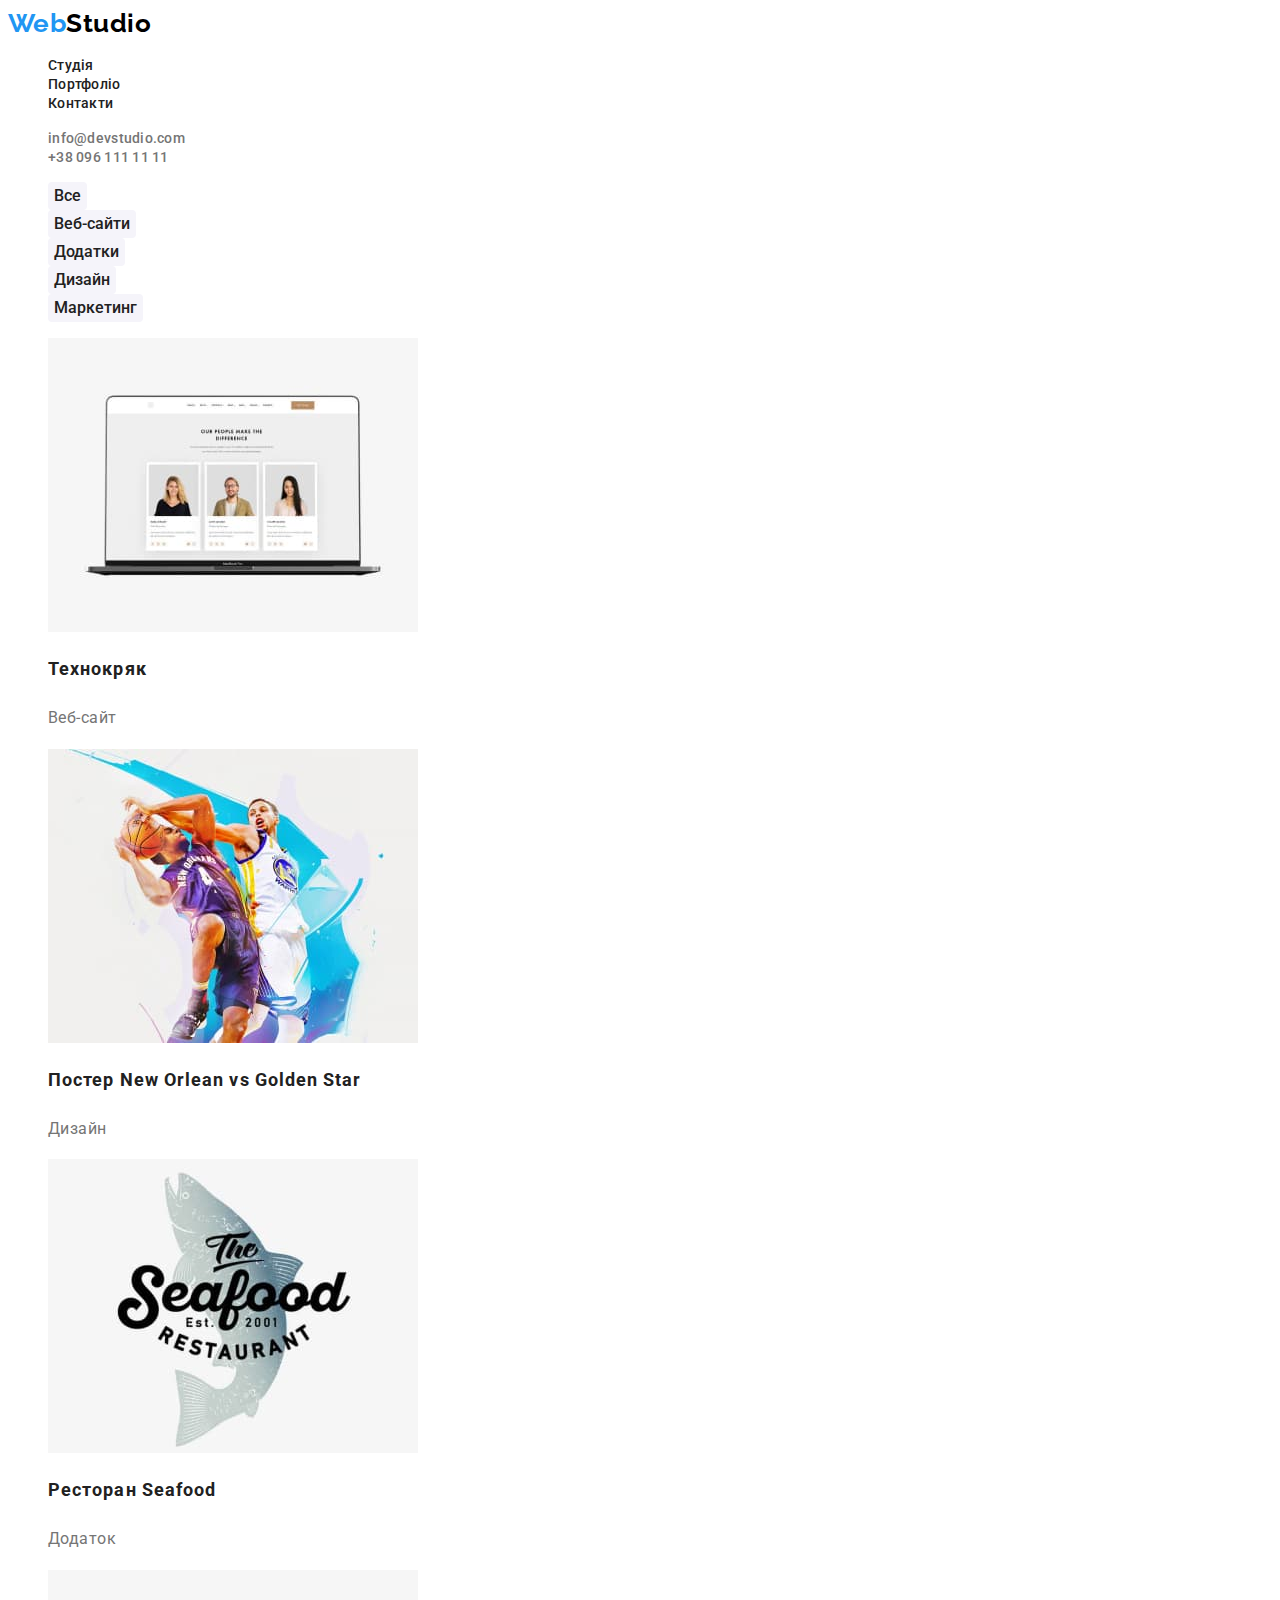
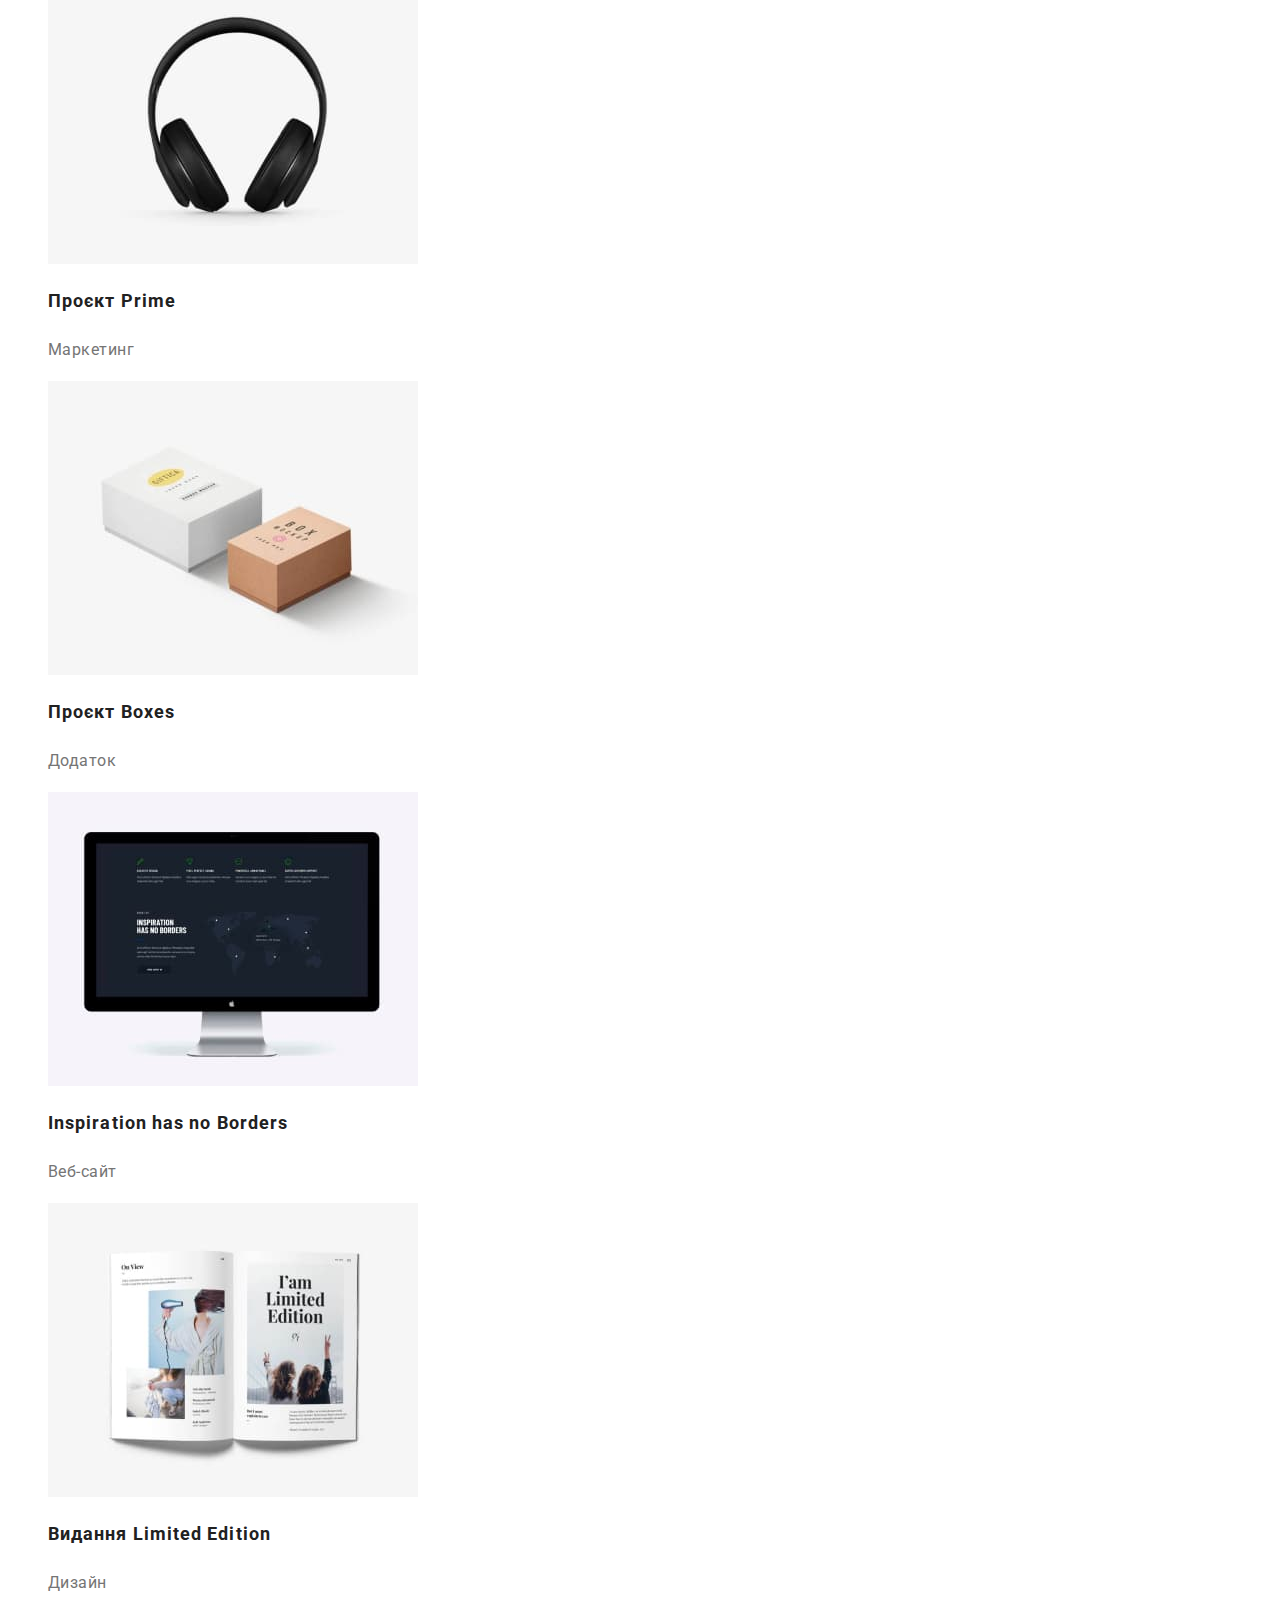
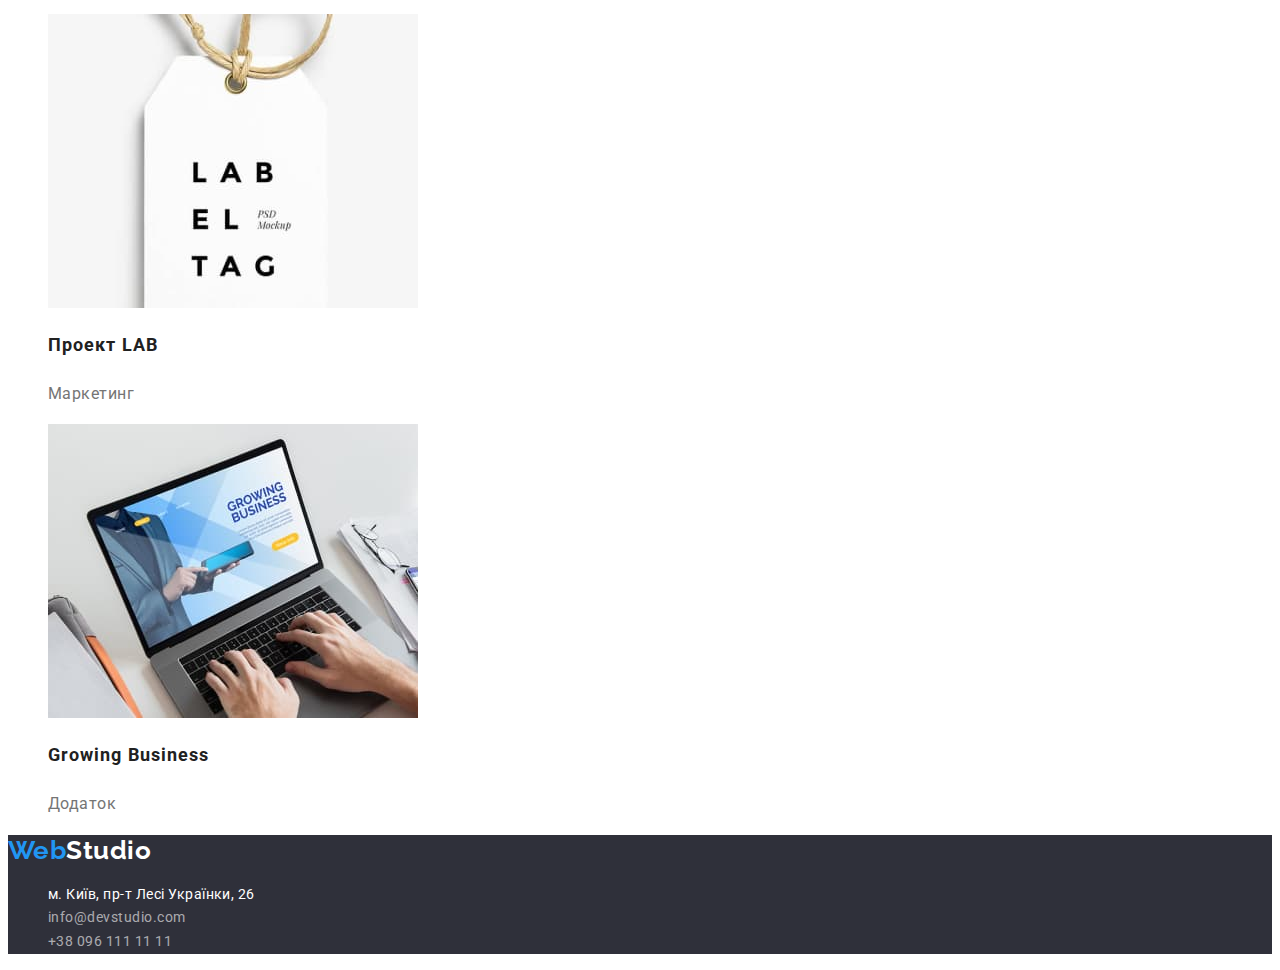
==== portfolio.html @ 5d71ec04 "add files" ====
<!DOCTYPE html>
<html lang="uk">
<head>
    <meta charset="UTF-8">
    <meta http-equiv="X-UA-Compatible" content="IE=edge">
    <meta name="viewport" content="width=device-width, initial-scale=1.0">
    <title>Portfolio</title>
    <link rel="preconnect" href="https://fonts.googleapis.com">
    <link rel="preconnect" href="https://fonts.gstatic.com" crossorigin>
    <link href="https://fonts.googleapis.com/css2?family=Oleo+Script&family=Raleway:wght@700&family=Roboto:wght@400;500;700;900&display=swap" rel="stylesheet"> 
    <link href="./css/styles.css" rel="stylesheet">
</head>
<body>
<!--Заголовок-->
<header>
    <nav>
         <a href="./index.html" lang="en" class="logo"><span class="logo-akcent">Web</span>Studio</a>
         <ul class="navigation">
             <li><a href="./index.html" class="link">Студія</a></li>
             <li><a href="./portfolio.html" class="link">Портфоліо</a></li>
             <li><a href="#" class="link">Контакти</a></li>
         </ul>
    </nav>
     <ul class="contacts">
         <li><a href="mailto:info@devstudio.com" class="link" lang="en"> info@devstudio.com</a></li>
         <li><a href="tel:+380961111111" class="link">+38 096 111 11 11</a></li>
     </ul>
 </header>
    <!--Портфоліо-->
    <main>
            <section class="gallary">
                <h1 class="visually-hidden">Галерея робіт</h1>
                <ul class="list">
                    <li ><button type="button" class="item">Все</button></li>
                    <li ><button type="button" class="item">Веб-сайти</button></li>
                    <li ><button type="button" class="item">Додатки</button></li>
                    <li ><button type="button" class="item">Дизайн</button></li>
                    <li ><button type="button" class="item">Маркетинг</button></li>
                </ul>
                <ul class="card-list">
                    <li><img src="./imges/laptop.jpg" alt="Лептоп" class="photo" width="370" height="294">
                        <h2 class="title">Технокряк</h2>
                        <p class="content">Веб-сайт</p>
                    </li>
                    <li><img src="./imges/basketbolists.jpg" alt="Баскетболісти" class="photo" width="370" height="294">
                        <h2 class="title">Постер New Orlean vs Golden Star</h2>
                        <p class="content">Дизайн</p>
                    </li>
                    <li><img src="./imges/brendlogo.jpg" alt="Логотип ресторану Seafood" class="photo" width="370" height="294">
                        <h2 class="title">Ресторан Seafood</h2>
                        <p class="content">Додаток</p>
                    </li>
                    <li><img src="./imges/headphones.jpg" alt="Навушники" class="photo" width="370" height="294">
                        <h2 class="title">Проєкт Prime</h2>
                        <p class="content">Маркетинг</p>
                    </li>
                    <li><img src="./imges/boxes.jpg" alt="Коробки" class="photo" width="370" height="294">
                        <h2 class="title">Проєкт Boxes</h2>
                        <p class="content">Додаток</p>
                    </li>
                    <li><img src="./imges/monitor.jpg" alt="Монітор" class="photo" width="370" height="294">
                        <h2 class="title">Inspiration has no Borders</h2>
                        <p class="content">Веб-сайт</p>
                    </li>
                    <li><img src="./imges/magazine.jpg" alt="Журнал" class="photo" width="370" height="294">
                        <h2 class="title">Видання Limited Edition</h2>
                        <p class="content">Дизайн</p>
                    </li>
                    <li><img src="./imges/tag.jpg" alt="Бірка лейблу" class="photo" width="370" height="294">
                        <h2 class="title">Проект LAB</h2>
                        <p class="content">Маркетинг</p>
                    </li>
                    <li><img src="./imges/working.jpg" alt="Робота на ноутбуці" class="photo" width="370" height="294">
                        <h2 class="title">Growing Business</h2>
                        <p class="content">Додаток</p>
                    </li>
                </ul>
            </section>
    </main>
    <!--Підвал-->
    <footer class="footer">
        <a href="./index.html" lang="en" class="logo"><span class="logo-akcent">Web</span>Studio</a>
        <address>
            <ul class="address">
                <li ><a href="https://goo.gl/maps/CPtrU1FHBa2aNyZL9" class="first" target="_blank" rel="noopener noreferrer nofollow">м. Київ, пр-т Лесі Українки, 26</a></li>
                <li ><a href="mailto:info@devstudio.com" class="second" lang="en">info@devstudio.com</a></li>
                <li ><a href="tel:+380961111111" class="third">+38 096 111 11 11</a></li>
            </ul> 
        </address>
    </footer>
</body>
</html>
---- css/styles.css ----
/*Палитра
Основний фон #FFFFFF
Другорядний фон #F5F4FA
Основний колір тексту #212121;
Другорядний колір тексту#757575;
Колір акценту #2196F3;
Колір лого #000000;
Альтернативний колір тексту #FFFFFF;
Альтернативний колір другорядного тексту rgba(255, 255, 255, 0.6)
Фон футера #2F303A;

*/
:root {
    --primery-text-colop:#212121;
    --secondary-text-color:#757575;
    --akcent-color:#2196F3;
    --background-color: #FFFFFF;
    --secondary-background-color:#F5F4FA;
    --logo-text-color:#000000;
    --footer-bg: #2F303A;
    --hero-btn-hov-color:#188CE8;
    --footer-text-secondary-color:rgba(255, 255, 255, 0.6);
}

body {
color: var(--primery-text-colop);
font-family:  'Roboto', sans-serif;
letter-spacing: 0.03em;
background-color:var(--background-color)
}
ul{
    list-style: none;
}
a{
    text-decoration: none;
}
/*Заголовок*/

.logo-akcent{
    font-family: 'Raleway', sans-serif;
    font-style: normal;
    font-weight: 700;
    font-size: 26px;
    line-height: 1.2;
    color: var(--akcent-color)
}
.logo{
    font-family: 'Raleway', sans-serif;
    font-style: normal;
    font-weight: 700;
    font-size: 26px;
    line-height: 1.2;
    color: var(--logo-text-color)}
.navigation .link {
    font-weight: 500;
    font-size: 14px;    
    line-height: 1.14;
    letter-spacing: 0.02em;
    color:var(--primery-text-colop)
}
.navigation .link:focus,
.navigation .link:hover{
    color: var(--akcent-color)
}
.contacts .link{
    font-weight: 500;
    font-size: 14px;
    line-height: 1.14;
    letter-spacing: 0.02em;
    color: var(--secondary-text-color);
}
.contacts .link:focus,
.contacts .link:hover
{
    color: var(--akcent-color);
}
.section .title,
.team-section .title{
    font-size: 36px;
    line-height: 1.16;
    text-align: center;
    color:var(--primery-text-colop);
}
/*Герой*/
.hero{
    background-color:var(--footer-bg)
}
.hero .title{
    font-weight: 900;
    font-size: 44px;
    line-height: 1.36;
    text-align: center;
    letter-spacing: 0.06em;
    text-transform: uppercase;  
    color:var(--background-color);
}
.hero-button{
    font-family:inherit;
    
    font-weight: 700;
    font-size: 16px;
    line-height: 1.9;
    letter-spacing: 0.06em;
    border: 0em;
    border-radius: 4px;
    color: var(--background-color);
    background: var(--akcent-color);
    cursor: pointer;}
.hero-button:hover,
.hero-button:focus{
    background: var(--hero-btn-hov-color);
    box-shadow: 0px 4px 4px rgba(0, 0, 0, 0.15);
    border-radius: 4px;
    }
/*Принципи*/
.principles .list .title{
    font-weight: 700;
    font-size: 14px;
    line-height: 1.14;
    text-align: left;
    text-transform: uppercase;
    color:var(--primery-text-colop);
}
.principles .list .content{
    font-weight: 400;
    font-size: 14px;
    line-height: 1.7;
    color:var(--secondary-text-color);
}
.visually-hidden{
    position: absolute;
    white-space: nowrap;
    width: 1px;
    height: 1px;
    overflow: hidden;
    border: 0;
    padding: 0;
    clip: rect(0 0 0 0);
    clip-path: inset(50%);
    margin: -1px;
}
/*Команда*/
.team-section{
    background-color: var(--secondary-background-color);
}
.team .list{
    background-color: var(--background-color);
}
.team .list .title{
    font-weight: 500;
    font-size: 16px;
    line-height: 1.18;
    text-align: left;
    color:var(--primery-text-colop);
}
.team .list .content{
    font-weight: 400;
    font-size: 16px;
    line-height: 1.18;
    text-align: left;
    color:var(--secondary-text-color);
}
/*Підвал*/
.footer {
    background-color: var(--footer-bg)}
.footer .logo {
    color: var(--background-color);
}
.footer .address .first{
    font-style: normal;
    font-weight: 400;
    font-size: 14px;
    line-height: 1.7;
    color: var(--background-color);
}
.address .second,
.address .third{
    font-style: normal;
    font-weight: 400;
    font-size: 14px;
    line-height: 1.7;
    color: var(--footer-text-secondary-color);
}
.address .first:hover,
.address .second:hover,
.address .third:hover,
.address .first:focus,
.address .second:focus,
.address .third:focus{
    color:var(--akcent-color)
}
/*Стилі для портфоліо*/
 .gallary .list .item{
    font-family: inherit;
    font-style: inherit;
    font-weight: 500;
    font-size: 16px;
    line-height: 1.62;
    text-align: center;
    color:var(--primery-text-colop);
    background-color:var(--secondary-background-color);
    border-radius: 4px;
    border: 0em;
    cursor: pointer;
 }
 .gallary .list .item:focus,
 .gallary .list .item:hover{
        background-color: var(--akcent-color);
        color: var(--background-color);
 }
 .gallary .card-list .title{
    font-weight: 700;
    font-size: 18px;
    line-height: 2;
    letter-spacing: 0.06em;
    color:var(--primery-text-colop);
 }
 .gallary .card-list .content{
    font-weight: 400;
    font-size: 16px;
    line-height: 1.87;
    color:var(--secondary-text-color);
 }
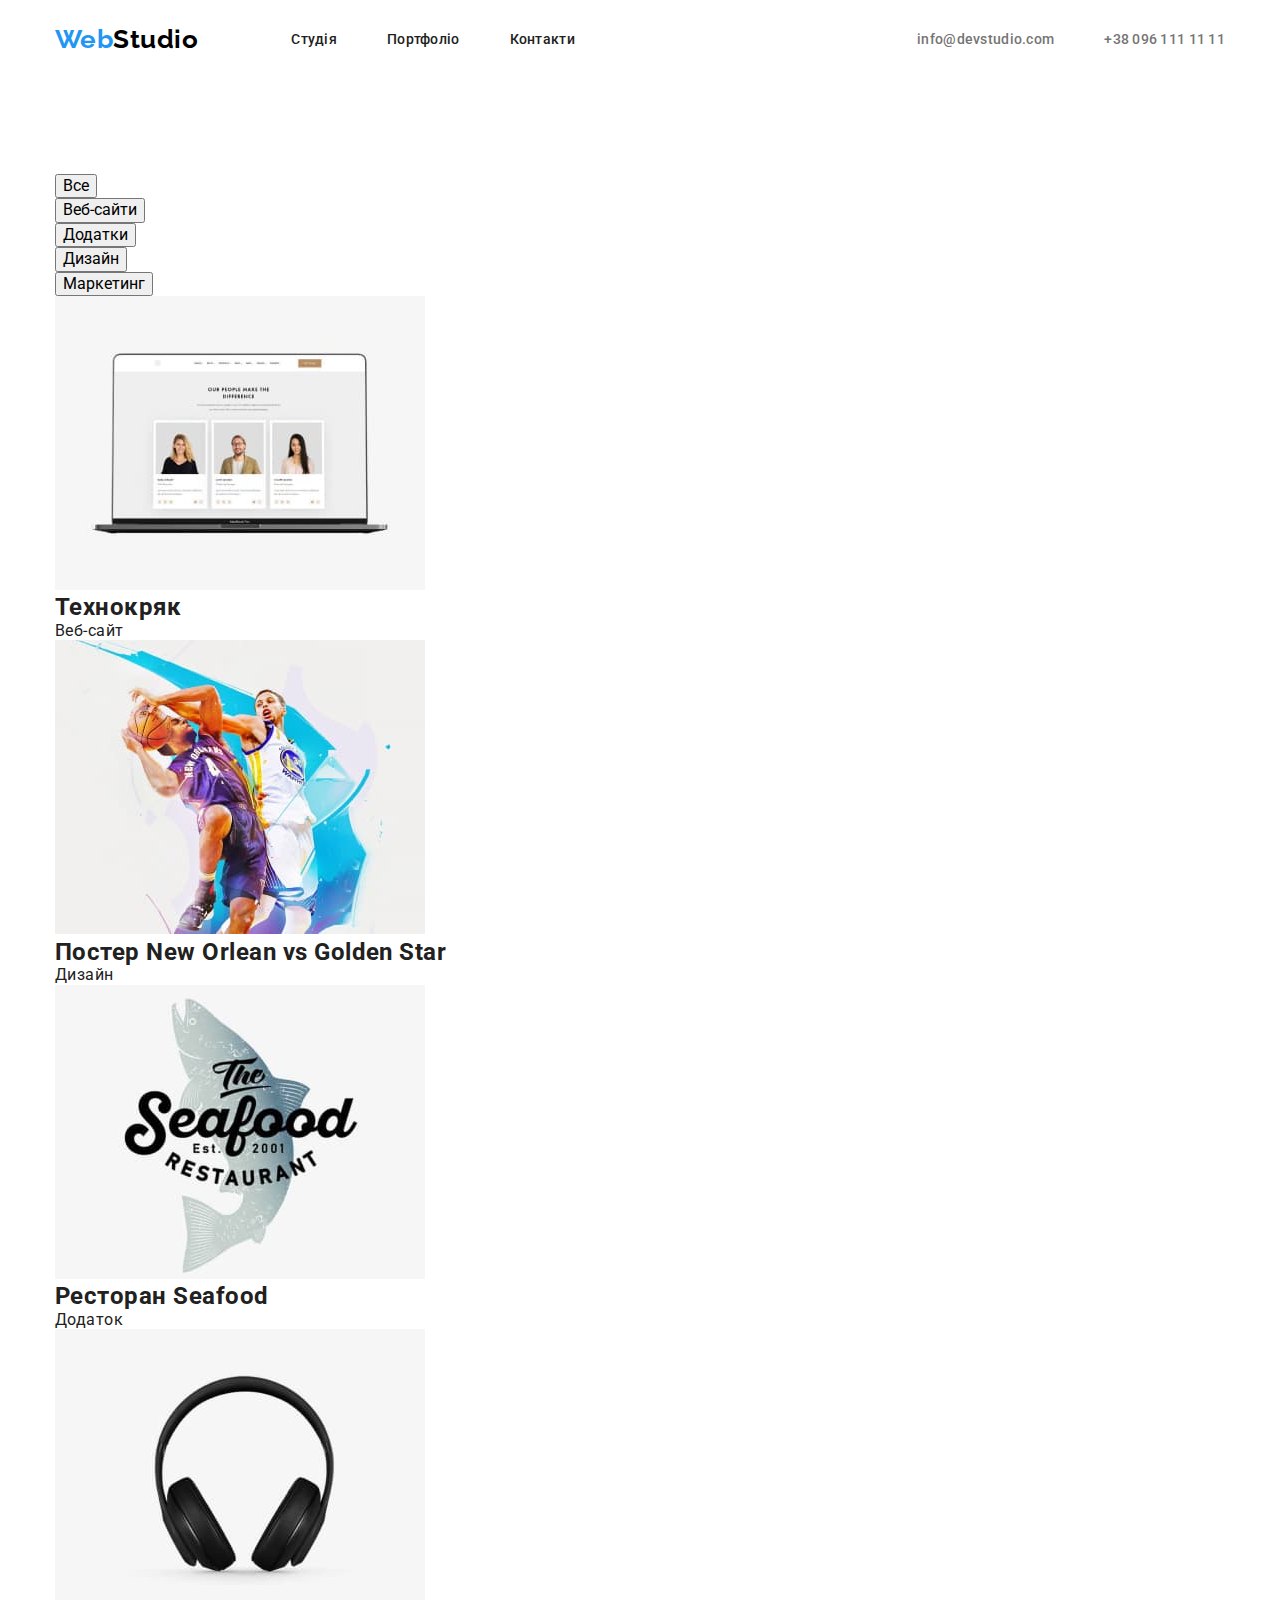
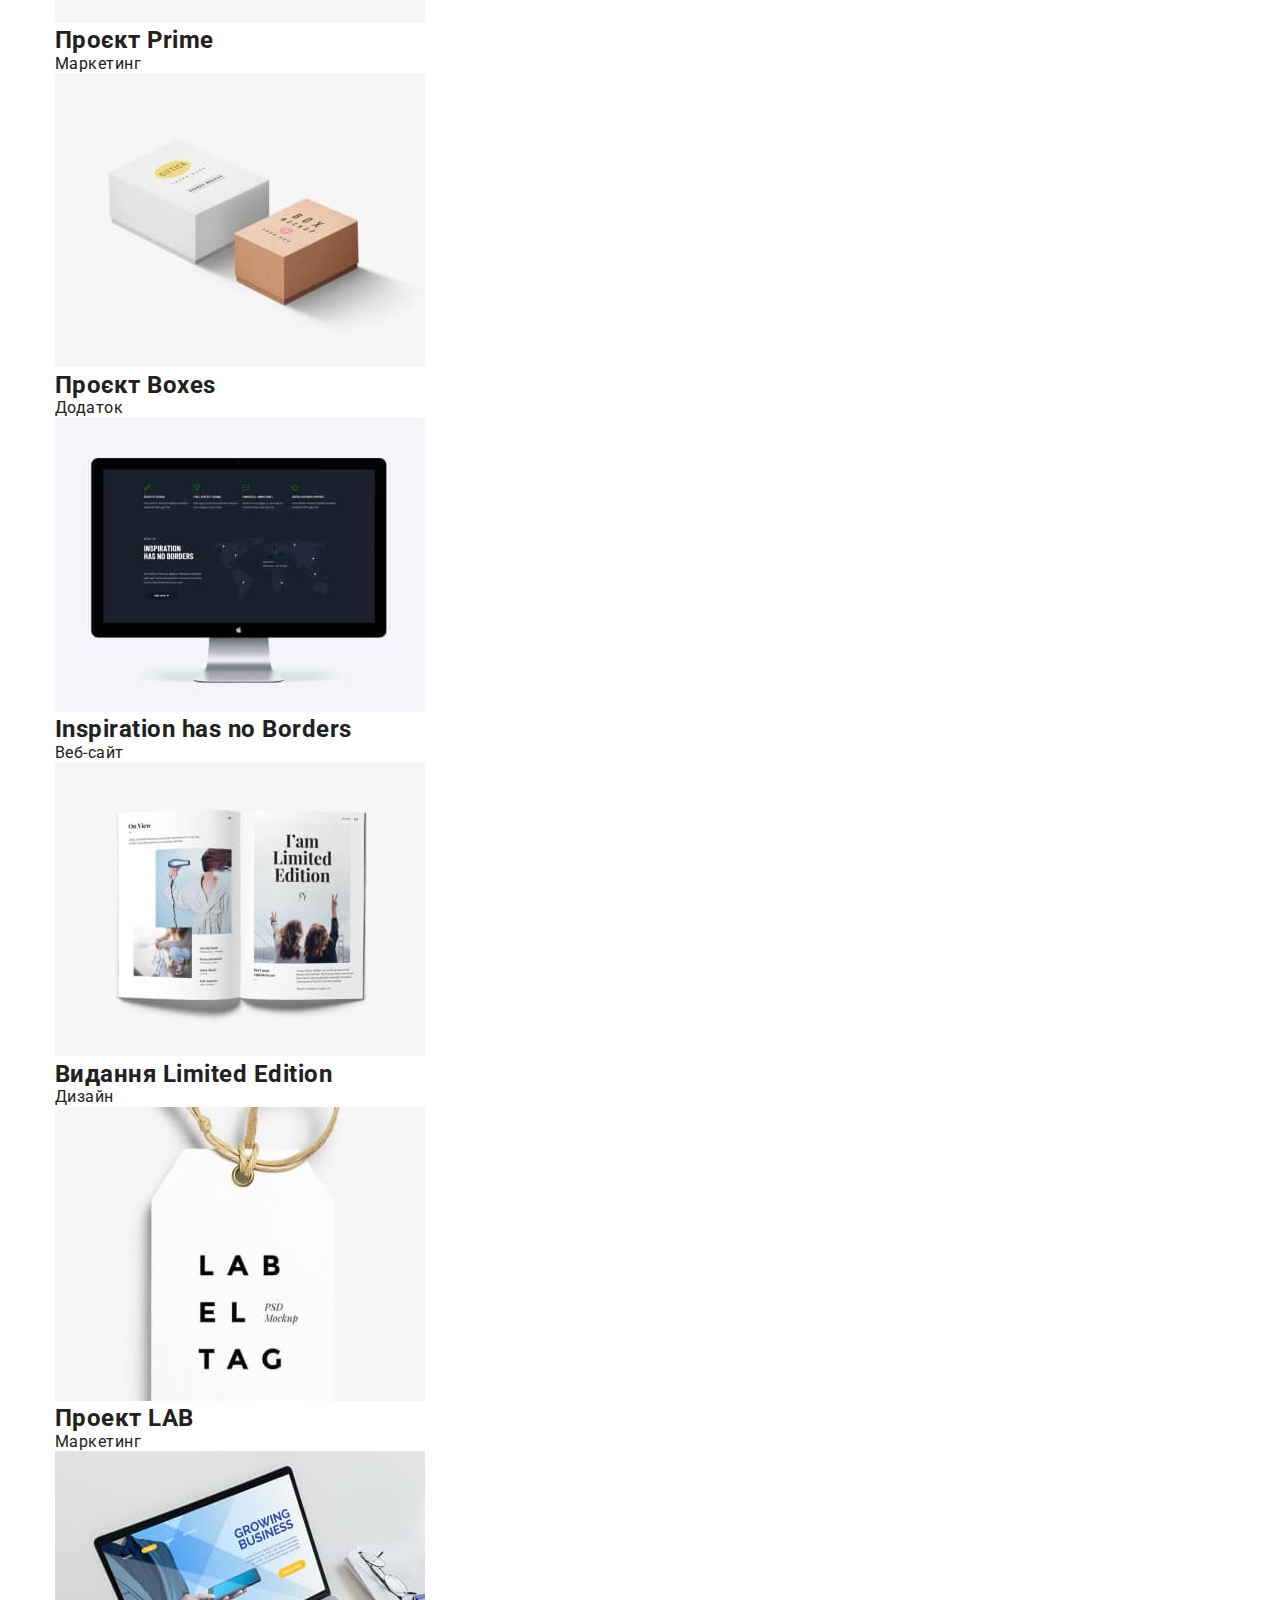
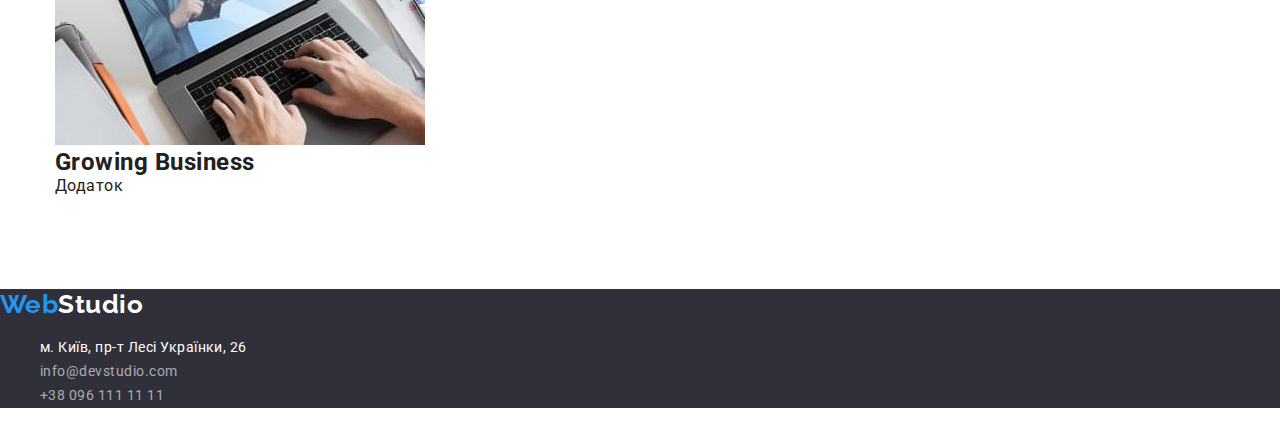
==== commit 2eeba9ba: "checkpoint" ====
--- a/portfolio.html
+++ b/portfolio.html
@@ -5,6 +5,10 @@
     <meta http-equiv="X-UA-Compatible" content="IE=edge">
     <meta name="viewport" content="width=device-width, initial-scale=1.0">
     <title>Portfolio</title>
+    <link rel="stylesheet" href="https://cdnjs.cloudflare.com/ajax/libs/modern-normalize/1.1.0/modern-normalize.css" 
+    integrity="sha512-Y0MM+V6ymRKN2zStTqzQ227DWhhp4Mzdo6gnlRnuaNCbc+YN/ZH0sBCLTM4M0oSy9c9VKiCvd4Jk44aCLrNS5Q==" 
+    crossorigin="anonymous" 
+    referrerpolicy="no-referrer" />
     <link rel="preconnect" href="https://fonts.googleapis.com">
     <link rel="preconnect" href="https://fonts.gstatic.com" crossorigin>
     <link href="https://fonts.googleapis.com/css2?family=Oleo+Script&family=Raleway:wght@700&family=Roboto:wght@400;500;700;900&display=swap" rel="stylesheet"> 
@@ -13,22 +17,24 @@
 <body>
 <!--Заголовок-->
 <header>
-    <nav>
-         <a href="./index.html" lang="en" class="logo"><span class="logo-akcent">Web</span>Studio</a>
-         <ul class="navigation">
-             <li><a href="./index.html" class="link">Студія</a></li>
-             <li><a href="./portfolio.html" class="link">Портфоліо</a></li>
-             <li><a href="#" class="link">Контакти</a></li>
-         </ul>
-    </nav>
-     <ul class="contacts">
-         <li><a href="mailto:info@devstudio.com" class="link" lang="en"> info@devstudio.com</a></li>
-         <li><a href="tel:+380961111111" class="link">+38 096 111 11 11</a></li>
-     </ul>
+    <div class="conteiner header">
+        <nav class="nav-menu">
+            <a href="./index.html" lang="en" class="logo"><span class="logo-akcent">Web</span>Studio</a>
+            <ul class="navigation">
+                <li class="item"><a href="./index.html" class="link">Студія</a></li>
+                <li class="item"><a href="./portfolio.html" class="link">Портфоліо</a></li>
+                <li class="item"><a href="#" class="link">Контакти</a></li>
+            </ul>
+        </nav>
+        <ul class="contacts">
+            <li class="item"><a href="mailto:info@devstudio.com" class="link" lang="en"> info@devstudio.com</a></li>
+            <li class="item"><a href="tel:+380961111111" class="link">+38 096 111 11 11</a></li>
+        </ul>
+    </div>
  </header>
     <!--Портфоліо-->
     <main>
-            <section class="gallary">
+            <section class="gallery conteiner">
                 <h1 class="visually-hidden">Галерея робіт</h1>
                 <ul class="list">
                     <li ><button type="button" class="item">Все</button></li>
--- a/css/styles.css
+++ b/css/styles.css
@@ -8,8 +8,9 @@
 Альтернативний колір тексту #FFFFFF;
 Альтернативний колір другорядного тексту rgba(255, 255, 255, 0.6)
 Фон футера #2F303A;
-
 */
+
+
 :root {
     --primery-text-colop:#212121;
     --secondary-text-color:#757575;
@@ -34,8 +35,23 @@
 a{
     text-decoration: none;
 }
+/*контейнер*/
+.conteiner {
+    width: 1200px;
+    margin-left: auto;
+    margin-right: auto;
+    padding-left: 15px;
+    padding-right: 15px;
+}
+.section,
+.team-section,
+.gallery{
+    margin-top: 94px;
+    margin-bottom: 94px;
+}
 /*Заголовок*/
 
+/*Логотип*/
 .logo-akcent{
     font-family: 'Raleway', sans-serif;
     font-style: normal;
@@ -45,12 +61,47 @@
     color: var(--akcent-color)
 }
 .logo{
+    margin-right: 93px;
+    display: flex;
+
     font-family: 'Raleway', sans-serif;
     font-style: normal;
     font-weight: 700;
     font-size: 26px;
     line-height: 1.2;
     color: var(--logo-text-color)}
+    
+/*Заголовок-Навігація*/
+.header{
+    display: flex;
+    align-items: center;
+}
+
+.navigation{
+    margin-top: 0px;
+    margin-bottom: 0px;
+    padding-left: 0px;}
+
+.navigation,
+.contacts,
+.nav-menu{
+    display: flex;}
+.nav-menu{
+    align-items: center;
+}
+.contacts{
+    margin-left: auto;
+}
+.navigation .item:not(:last-child),
+.contacts .item:not(:last-child){
+    margin-right: 50px;
+}
+.navigation .link,
+.contacts .link{
+    display: block;
+    padding-top: 32px;
+    padding-bottom: 32px;
+}
 .navigation .link {
     font-weight: 500;
     font-size: 14px;    
@@ -61,6 +112,17 @@
 .navigation .link:focus,
 .navigation .link:hover{
     color: var(--akcent-color)
+}
+/*Заголовок-Контакти*/
+.contacts,
+.list,
+.card-list,
+.team,
+.fetures,
+.principles{
+    margin-top: 0px;
+    margin-bottom: 0px;
+    padding-left: 0px;
 }
 .contacts .link{
     font-weight: 500;
@@ -81,18 +143,26 @@
     text-align: center;
     color:var(--primery-text-colop);
 }
+/*Main index*/
+.title,
+.content{
+    margin-top: 0px;
+    margin-bottom: 0px;
+}
 /*Герой*/
 .hero{
+    text-align: center;
     background-color:var(--footer-bg)
 }
 .hero .title{
     font-weight: 900;
     font-size: 44px;
     line-height: 1.36;
-    text-align: center;
     letter-spacing: 0.06em;
     text-transform: uppercase;  
     color:var(--background-color);
+    margin-top: 0px;
+    margin-bottom: 30px;
 }
 .hero-button{
     font-family:inherit;
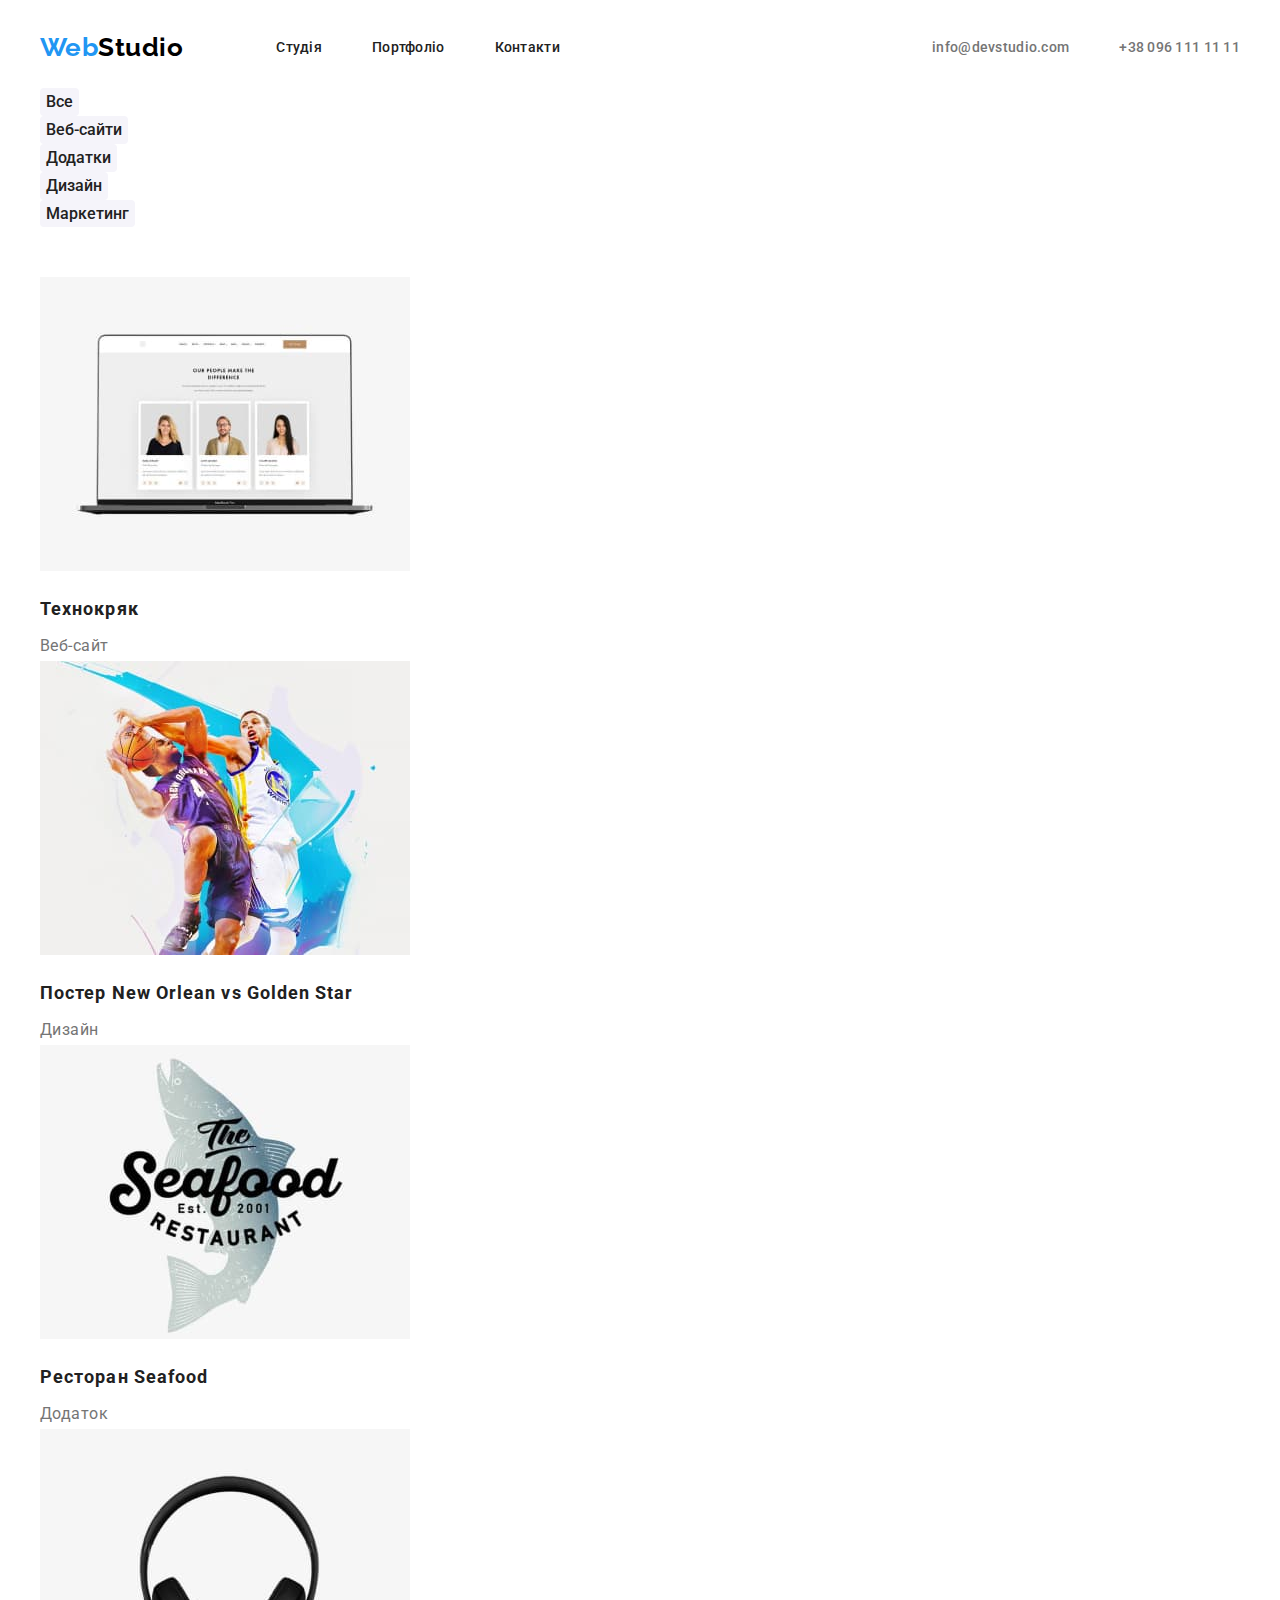
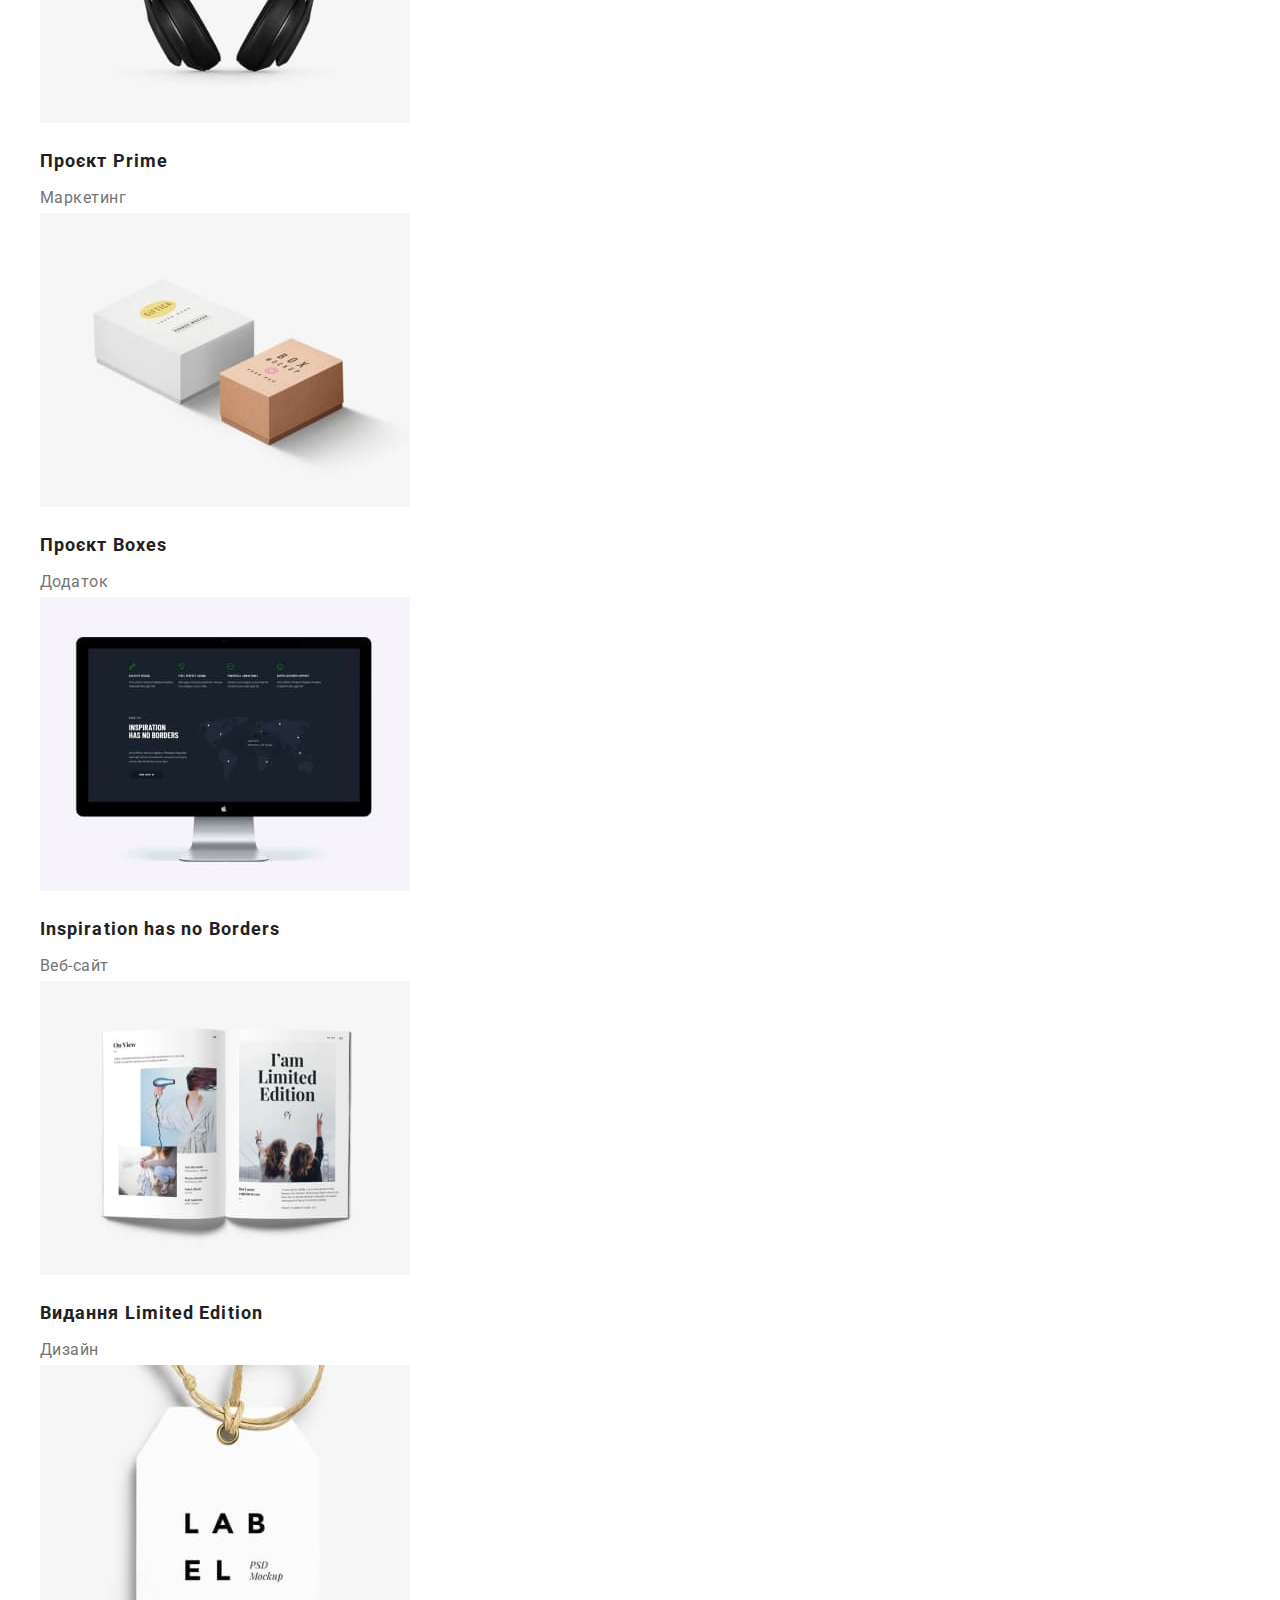
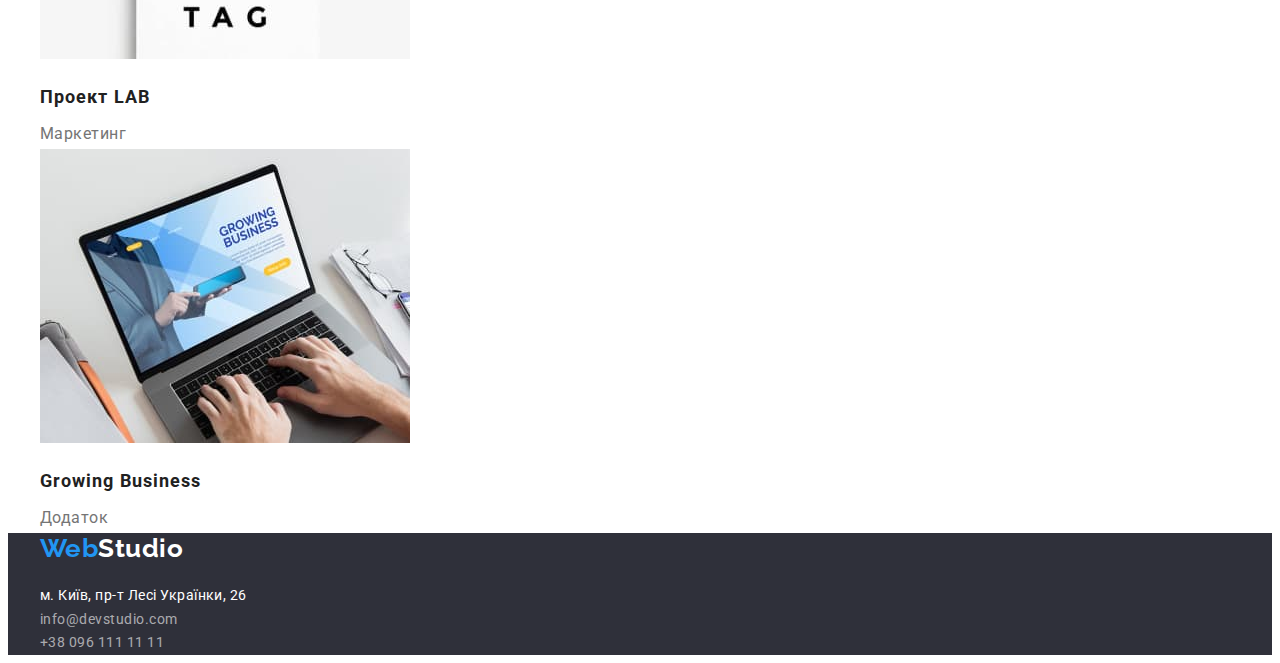
==== commit da1c2bb8: "Checkpoint" ====
--- a/portfolio.html
+++ b/portfolio.html
@@ -1,98 +1,108 @@
 <!DOCTYPE html>
 <html lang="uk">
+
 <head>
     <meta charset="UTF-8">
     <meta http-equiv="X-UA-Compatible" content="IE=edge">
     <meta name="viewport" content="width=device-width, initial-scale=1.0">
     <title>Portfolio</title>
-    <link rel="stylesheet" href="https://cdnjs.cloudflare.com/ajax/libs/modern-normalize/1.1.0/modern-normalize.css" 
-    integrity="sha512-Y0MM+V6ymRKN2zStTqzQ227DWhhp4Mzdo6gnlRnuaNCbc+YN/ZH0sBCLTM4M0oSy9c9VKiCvd4Jk44aCLrNS5Q==" 
-    crossorigin="anonymous" 
-    referrerpolicy="no-referrer" />
+    <link rel="stylesheet" href="https://cdnjs.cloudflare.com/ajax/libs/modern-normalize/1.1.0/modern-normalize.min.css"
+        integrity="sha512-wpPYUAdjBVSE4KJnH1VR1HeZfpl1ub8YT/NKx4PuQ5NmX2tKuGu6U/JRp5y+Y8XG2tV+wKQpNHVUX03MfMFn9Q=="
+        crossorigin="anonymous" referrerpolicy="no-referrer" />
     <link rel="preconnect" href="https://fonts.googleapis.com">
     <link rel="preconnect" href="https://fonts.gstatic.com" crossorigin>
-    <link href="https://fonts.googleapis.com/css2?family=Oleo+Script&family=Raleway:wght@700&family=Roboto:wght@400;500;700;900&display=swap" rel="stylesheet"> 
+    <link
+        href="https://fonts.googleapis.com/css2?family=Oleo+Script&family=Raleway:wght@700&family=Roboto:wght@400;500;700;900&display=swap"
+        rel="stylesheet">
     <link href="./css/styles.css" rel="stylesheet">
 </head>
+
 <body>
-<!--Заголовок-->
-<header>
-    <div class="conteiner header">
-        <nav class="nav-menu">
-            <a href="./index.html" lang="en" class="logo"><span class="logo-akcent">Web</span>Studio</a>
-            <ul class="navigation">
-                <li class="item"><a href="./index.html" class="link">Студія</a></li>
-                <li class="item"><a href="./portfolio.html" class="link">Портфоліо</a></li>
-                <li class="item"><a href="#" class="link">Контакти</a></li>
+    <!--Заголовок-->
+    <header>
+        <div class="header conteiner">
+            <nav class="nav-menu">
+                <a href="./index.html" lang="en" class="logo"><span class="logo-akcent">Web</span>Studio</a>
+                <ul class="navigation">
+                    <li class="item"><a href="./index.html" class="link">Студія</a></li>
+                    <li class="item"><a href="./portfolio.html" class="link">Портфоліо</a></li>
+                    <li class="item"><a href="#" class="link">Контакти</a></li>
+                </ul>
+            </nav>
+            <ul class="contacts">
+                <li class="item"><a href="mailto:info@devstudio.com" class="link" lang="en"> info@devstudio.com</a></li>
+                <li class="item"><a href="tel:+380961111111" class="link">+38 096 111 11 11</a></li>
             </ul>
-        </nav>
-        <ul class="contacts">
-            <li class="item"><a href="mailto:info@devstudio.com" class="link" lang="en"> info@devstudio.com</a></li>
-            <li class="item"><a href="tel:+380961111111" class="link">+38 096 111 11 11</a></li>
-        </ul>
-    </div>
- </header>
+        </div>
+    </header>
     <!--Портфоліо-->
     <main>
-            <section class="gallery conteiner">
-                <h1 class="visually-hidden">Галерея робіт</h1>
-                <ul class="list">
-                    <li ><button type="button" class="item">Все</button></li>
-                    <li ><button type="button" class="item">Веб-сайти</button></li>
-                    <li ><button type="button" class="item">Додатки</button></li>
-                    <li ><button type="button" class="item">Дизайн</button></li>
-                    <li ><button type="button" class="item">Маркетинг</button></li>
-                </ul>
-                <ul class="card-list">
-                    <li><img src="./imges/laptop.jpg" alt="Лептоп" class="photo" width="370" height="294">
-                        <h2 class="title">Технокряк</h2>
-                        <p class="content">Веб-сайт</p>
-                    </li>
-                    <li><img src="./imges/basketbolists.jpg" alt="Баскетболісти" class="photo" width="370" height="294">
-                        <h2 class="title">Постер New Orlean vs Golden Star</h2>
-                        <p class="content">Дизайн</p>
-                    </li>
-                    <li><img src="./imges/brendlogo.jpg" alt="Логотип ресторану Seafood" class="photo" width="370" height="294">
-                        <h2 class="title">Ресторан Seafood</h2>
-                        <p class="content">Додаток</p>
-                    </li>
-                    <li><img src="./imges/headphones.jpg" alt="Навушники" class="photo" width="370" height="294">
-                        <h2 class="title">Проєкт Prime</h2>
-                        <p class="content">Маркетинг</p>
-                    </li>
-                    <li><img src="./imges/boxes.jpg" alt="Коробки" class="photo" width="370" height="294">
-                        <h2 class="title">Проєкт Boxes</h2>
-                        <p class="content">Додаток</p>
-                    </li>
-                    <li><img src="./imges/monitor.jpg" alt="Монітор" class="photo" width="370" height="294">
-                        <h2 class="title">Inspiration has no Borders</h2>
-                        <p class="content">Веб-сайт</p>
-                    </li>
-                    <li><img src="./imges/magazine.jpg" alt="Журнал" class="photo" width="370" height="294">
-                        <h2 class="title">Видання Limited Edition</h2>
-                        <p class="content">Дизайн</p>
-                    </li>
-                    <li><img src="./imges/tag.jpg" alt="Бірка лейблу" class="photo" width="370" height="294">
-                        <h2 class="title">Проект LAB</h2>
-                        <p class="content">Маркетинг</p>
-                    </li>
-                    <li><img src="./imges/working.jpg" alt="Робота на ноутбуці" class="photo" width="370" height="294">
-                        <h2 class="title">Growing Business</h2>
-                        <p class="content">Додаток</p>
-                    </li>
-                </ul>
-            </section>
+        <section class="portfolio">
+            <div class="conteiner">
+            <h1 class="visually-hidden">Галерея робіт</h1>
+            <ul class="list">
+                <li><button type="button" class="item">Все</button></li>
+                <li><button type="button" class="item">Веб-сайти</button></li>
+                <li><button type="button" class="item">Додатки</button></li>
+                <li><button type="button" class="item">Дизайн</button></li>
+                <li><button type="button" class="item">Маркетинг</button></li>
+            </ul>
+            <ul class="card-list">
+                <li><img src="./imges/laptop.jpg" alt="Лептоп" class="photo" width="370" height="294">
+                    <h2 class="title">Технокряк</h2>
+                    <p class="content">Веб-сайт</p>
+                </li>
+                <li><img src="./imges/basketbolists.jpg" alt="Баскетболісти" class="photo" width="370" height="294">
+                    <h2 class="title">Постер New Orlean vs Golden Star</h2>
+                    <p class="content">Дизайн</p>
+                </li>
+                <li><img src="./imges/brendlogo.jpg" alt="Логотип ресторану Seafood" class="photo" width="370"
+                        height="294">
+                    <h2 class="title">Ресторан Seafood</h2>
+                    <p class="content">Додаток</p>
+                </li>
+                <li><img src="./imges/headphones.jpg" alt="Навушники" class="photo" width="370" height="294">
+                    <h2 class="title">Проєкт Prime</h2>
+                    <p class="content">Маркетинг</p>
+                </li>
+                <li><img src="./imges/boxes.jpg" alt="Коробки" class="photo" width="370" height="294">
+                    <h2 class="title">Проєкт Boxes</h2>
+                    <p class="content">Додаток</p>
+                </li>
+                <li><img src="./imges/monitor.jpg" alt="Монітор" class="photo" width="370" height="294">
+                    <h2 class="title">Inspiration has no Borders</h2>
+                    <p class="content">Веб-сайт</p>
+                </li>
+                <li><img src="./imges/magazine.jpg" alt="Журнал" class="photo" width="370" height="294">
+                    <h2 class="title">Видання Limited Edition</h2>
+                    <p class="content">Дизайн</p>
+                </li>
+                <li><img src="./imges/tag.jpg" alt="Бірка лейблу" class="photo" width="370" height="294">
+                    <h2 class="title">Проект LAB</h2>
+                    <p class="content">Маркетинг</p>
+                </li>
+                <li><img src="./imges/working.jpg" alt="Робота на ноутбуці" class="photo" width="370" height="294">
+                    <h2 class="title">Growing Business</h2>
+                    <p class="content">Додаток</p>
+                </li>
+            </ul>
+            </div>
+        </section>
     </main>
     <!--Підвал-->
     <footer class="footer">
+        <div class="conteiner">
         <a href="./index.html" lang="en" class="logo"><span class="logo-akcent">Web</span>Studio</a>
         <address>
             <ul class="address">
-                <li ><a href="https://goo.gl/maps/CPtrU1FHBa2aNyZL9" class="first" target="_blank" rel="noopener noreferrer nofollow">м. Київ, пр-т Лесі Українки, 26</a></li>
-                <li ><a href="mailto:info@devstudio.com" class="second" lang="en">info@devstudio.com</a></li>
-                <li ><a href="tel:+380961111111" class="third">+38 096 111 11 11</a></li>
-            </ul> 
+                <li><a href="https://goo.gl/maps/CPtrU1FHBa2aNyZL9" class="first" target="_blank"
+                        rel="noopener noreferrer nofollow">м. Київ, пр-т Лесі Українки, 26</a></li>
+                <li><a href="mailto:info@devstudio.com" class="second" lang="en">info@devstudio.com</a></li>
+                <li><a href="tel:+380961111111" class="third">+38 096 111 11 11</a></li>
+            </ul>
         </address>
+        </div>
     </footer>
 </body>
+
 </html>--- a/css/styles.css
+++ b/css/styles.css
@@ -9,50 +9,64 @@
 Альтернативний колір другорядного тексту rgba(255, 255, 255, 0.6)
 Фон футера #2F303A;
 */
-
-
 :root {
-    --primery-text-colop:#212121;
-    --secondary-text-color:#757575;
-    --akcent-color:#2196F3;
+    --primery-text-colop: #212121;
+    --secondary-text-color: #757575;
+    --akcent-color: #2196F3;
     --background-color: #FFFFFF;
-    --secondary-background-color:#F5F4FA;
-    --logo-text-color:#000000;
+    --secondary-background-color: #F5F4FA;
+    --logo-text-color: #000000;
     --footer-bg: #2F303A;
-    --hero-btn-hov-color:#188CE8;
-    --footer-text-secondary-color:rgba(255, 255, 255, 0.6);
+    --hero-btn-hov-color: #188CE8;
+    --footer-text-secondary-color: rgba(255, 255, 255, 0.6);
 }
 
 body {
-color: var(--primery-text-colop);
-font-family:  'Roboto', sans-serif;
-letter-spacing: 0.03em;
-background-color:var(--background-color)
-}
-ul{
+    color: var(--primery-text-colop);
+    font-family: 'Roboto', sans-serif;
+    letter-spacing: 0.03em;
+    background-color: var(--background-color)
+}
+
+ul {
     list-style: none;
-}
-a{
+    margin: 0;
+    padding: 0;
+}
+.title{
+    margin: 0;
+    padding: 0;
+}
+.content{
+    margin: 0;
+    padding: 0;
+}
+.photo{
+    display: block;
+}
+a {
     text-decoration: none;
 }
-/*контейнер*/
-.conteiner {
+.conteiner{
     width: 1200px;
+    margin-right: auto;
     margin-left: auto;
-    margin-right: auto;
     padding-left: 15px;
     padding-right: 15px;
 }
-.section,
-.team-section,
-.gallery{
-    margin-top: 94px;
-    margin-bottom: 94px;
-}
 /*Заголовок*/
-
-/*Логотип*/
-.logo-akcent{
+.header{
+    display: flex;
+    align-items: center;
+}
+.nav-menu{
+    display: flex;
+    align-items: center;
+}
+.nav-menu .logo{
+    margin-right: 93px;
+}
+.logo-akcent {
     font-family: 'Raleway', sans-serif;
     font-style: normal;
     font-weight: 700;
@@ -60,71 +74,48 @@
     line-height: 1.2;
     color: var(--akcent-color)
 }
-.logo{
-    margin-right: 93px;
-    display: flex;
+.logo {
+    display: block;
 
     font-family: 'Raleway', sans-serif;
     font-style: normal;
     font-weight: 700;
     font-size: 26px;
     line-height: 1.2;
-    color: var(--logo-text-color)}
-    
-/*Заголовок-Навігація*/
-.header{
-    display: flex;
-    align-items: center;
-}
-
-.navigation{
-    margin-top: 0px;
-    margin-bottom: 0px;
-    padding-left: 0px;}
-
+    color: var(--logo-text-color)
+}
 .navigation,
-.contacts,
-.nav-menu{
-    display: flex;}
-.nav-menu{
-    align-items: center;
+.contacts{
+    display: flex;
 }
 .contacts{
     margin-left: auto;
+}
+.navigation .link {
+    display: block;
+    padding-top: 32px;
+    padding-bottom: 32px;
+
+    font-weight: 500;
+    font-size: 14px;
+    line-height: 1.14;
+    letter-spacing: 0.02em;
+    color: var(--primery-text-colop);
+
 }
 .navigation .item:not(:last-child),
 .contacts .item:not(:last-child){
     margin-right: 50px;
 }
-.navigation .link,
-.contacts .link{
+.navigation .link:focus,
+.navigation .link:hover {
+    color: var(--akcent-color)
+}
+.contacts .link {
     display: block;
     padding-top: 32px;
     padding-bottom: 32px;
-}
-.navigation .link {
-    font-weight: 500;
-    font-size: 14px;    
-    line-height: 1.14;
-    letter-spacing: 0.02em;
-    color:var(--primery-text-colop)
-}
-.navigation .link:focus,
-.navigation .link:hover{
-    color: var(--akcent-color)
-}
-/*Заголовок-Контакти*/
-.contacts,
-.list,
-.card-list,
-.team,
-.fetures,
-.principles{
-    margin-top: 0px;
-    margin-bottom: 0px;
-    padding-left: 0px;
-}
-.contacts .link{
+    
     font-weight: 500;
     font-size: 14px;
     line-height: 1.14;
@@ -132,41 +123,41 @@
     color: var(--secondary-text-color);
 }
 .contacts .link:focus,
-.contacts .link:hover
-{
+.contacts .link:hover {
     color: var(--akcent-color);
 }
+/*main*/
 .section .title,
-.team-section .title{
+.team-section .title {
     font-size: 36px;
     line-height: 1.16;
     text-align: center;
-    color:var(--primery-text-colop);
-}
-/*Main index*/
-.title,
-.content{
-    margin-top: 0px;
-    margin-bottom: 0px;
-}
+    color: var(--primery-text-colop);
+    margin-bottom: 50px;
+}
+
 /*Герой*/
-.hero{
-    text-align: center;
-    background-color:var(--footer-bg)
-}
-.hero .title{
+.hero {
+    background-color: var(--footer-bg);
+    text-align: center;
+    
+}
+
+.hero .title {
+    margin-bottom: 30px;
+
     font-weight: 900;
     font-size: 44px;
     line-height: 1.36;
+    text-align: center;
     letter-spacing: 0.06em;
-    text-transform: uppercase;  
-    color:var(--background-color);
-    margin-top: 0px;
-    margin-bottom: 30px;
-}
-.hero-button{
-    font-family:inherit;
-    
+    text-transform: uppercase;
+    color: var(--background-color);
+}
+
+.hero-button {
+    font-family: inherit;
+
     font-weight: 700;
     font-size: 16px;
     line-height: 1.9;
@@ -175,29 +166,45 @@
     border-radius: 4px;
     color: var(--background-color);
     background: var(--akcent-color);
-    cursor: pointer;}
+    cursor: pointer;
+}
+
 .hero-button:hover,
-.hero-button:focus{
+.hero-button:focus {
     background: var(--hero-btn-hov-color);
     box-shadow: 0px 4px 4px rgba(0, 0, 0, 0.15);
     border-radius: 4px;
-    }
+}
+
 /*Принципи*/
-.principles .list .title{
+.principles{
+    display: flex;
+    padding-top: 94px;
+    padding-bottom: 94px;
+}
+.principles .list:not(:last-child){
+    margin-right: 30px;
+}
+.principles .list .title {
+    margin-bottom: 10px;
+   
     font-weight: 700;
     font-size: 14px;
     line-height: 1.14;
     text-align: left;
     text-transform: uppercase;
-    color:var(--primery-text-colop);
-}
-.principles .list .content{
+    color: var(--primery-text-colop);
+
+}
+
+.principles .list .content {
     font-weight: 400;
     font-size: 14px;
     line-height: 1.7;
-    color:var(--secondary-text-color);
-}
-.visually-hidden{
+    color: var(--secondary-text-color);
+}
+
+.visually-hidden {
     position: absolute;
     white-space: nowrap;
     width: 1px;
@@ -209,85 +216,134 @@
     clip-path: inset(50%);
     margin: -1px;
 }
+/*Чим ми займаємось*/
+.works{
+    padding-bottom: 94px;
+}
+.gallery{
+    display: flex;
+}
+.gallery .item:not(:last-child){
+    margin-right: 30px;
+}
+
 /*Команда*/
-.team-section{
+.command{
+    padding-top: 94px;
+    padding-bottom: 94px;
+}
+.team{
+    display: flex;
+}
+.team-section {
     background-color: var(--secondary-background-color);
 }
-.team .list{
+
+.team .list {
     background-color: var(--background-color);
-}
-.team .list .title{
+    box-shadow: 0px 1px 3px rgba(0, 0, 0, 0.12), 0px 1px 1px rgba(0, 0, 0, 0.14), 0px 2px 1px rgba(0, 0, 0, 0.2);
+    border-radius: 0px 0px 4px 4px;
+}
+.team .list:not(:last-child){
+    margin-right: 30px;
+}
+.team .list .title {
+    margin-bottom: 10px;
+
     font-weight: 500;
     font-size: 16px;
     line-height: 1.18;
-    text-align: left;
-    color:var(--primery-text-colop);
-}
-.team .list .content{
+    text-align: center;
+    color: var(--primery-text-colop);
+}
+
+.team .list .content {
     font-weight: 400;
     font-size: 16px;
     line-height: 1.18;
-    text-align: left;
-    color:var(--secondary-text-color);
-}
+    text-align: center;
+    color: var(--secondary-text-color);
+}
+.team .list .photo{
+    margin-bottom: 30px;
+}
+
 /*Підвал*/
 .footer {
-    background-color: var(--footer-bg)}
+    background-color: var(--footer-bg)
+}
+
 .footer .logo {
     color: var(--background-color);
-}
-.footer .address .first{
+    margin-bottom: 20px;
+}
+
+.footer .address .first {
     font-style: normal;
     font-weight: 400;
     font-size: 14px;
     line-height: 1.7;
     color: var(--background-color);
 }
+
 .address .second,
-.address .third{
+.address .third {
     font-style: normal;
     font-weight: 400;
     font-size: 14px;
     line-height: 1.7;
     color: var(--footer-text-secondary-color);
 }
+
 .address .first:hover,
 .address .second:hover,
 .address .third:hover,
 .address .first:focus,
 .address .second:focus,
-.address .third:focus{
-    color:var(--akcent-color)
-}
+.address .third:focus {
+    color: var(--akcent-color)
+}
+
 /*Стилі для портфоліо*/
- .gallary .list .item{
+.portfolio .list{
+    margin-bottom: 50px;
+}
+.portfolio .list .item {
     font-family: inherit;
     font-style: inherit;
     font-weight: 500;
     font-size: 16px;
     line-height: 1.62;
     text-align: center;
-    color:var(--primery-text-colop);
-    background-color:var(--secondary-background-color);
+    color: var(--primery-text-colop);
+    background-color: var(--secondary-background-color);
     border-radius: 4px;
     border: 0em;
     cursor: pointer;
- }
- .gallary .list .item:focus,
- .gallary .list .item:hover{
-        background-color: var(--akcent-color);
-        color: var(--background-color);
- }
- .gallary .card-list .title{
+}
+
+.portfolio .list .item:focus,
+.portfolio .list .item:hover {
+    background-color: var(--akcent-color);
+    color: var(--background-color);
+}
+.card-list .photo{
+    margin-bottom: 20px;
+}
+
+.portfolio .card-list .title {
+    margin-bottom: 4px;
+
     font-weight: 700;
     font-size: 18px;
     line-height: 2;
     letter-spacing: 0.06em;
-    color:var(--primery-text-colop);
- }
- .gallary .card-list .content{
+    color: var(--primery-text-colop);
+}
+
+.portfolio .card-list .content {
     font-weight: 400;
     font-size: 16px;
     line-height: 1.87;
-    color:var(--secondary-text-color);
- }+    color: var(--secondary-text-color);
+}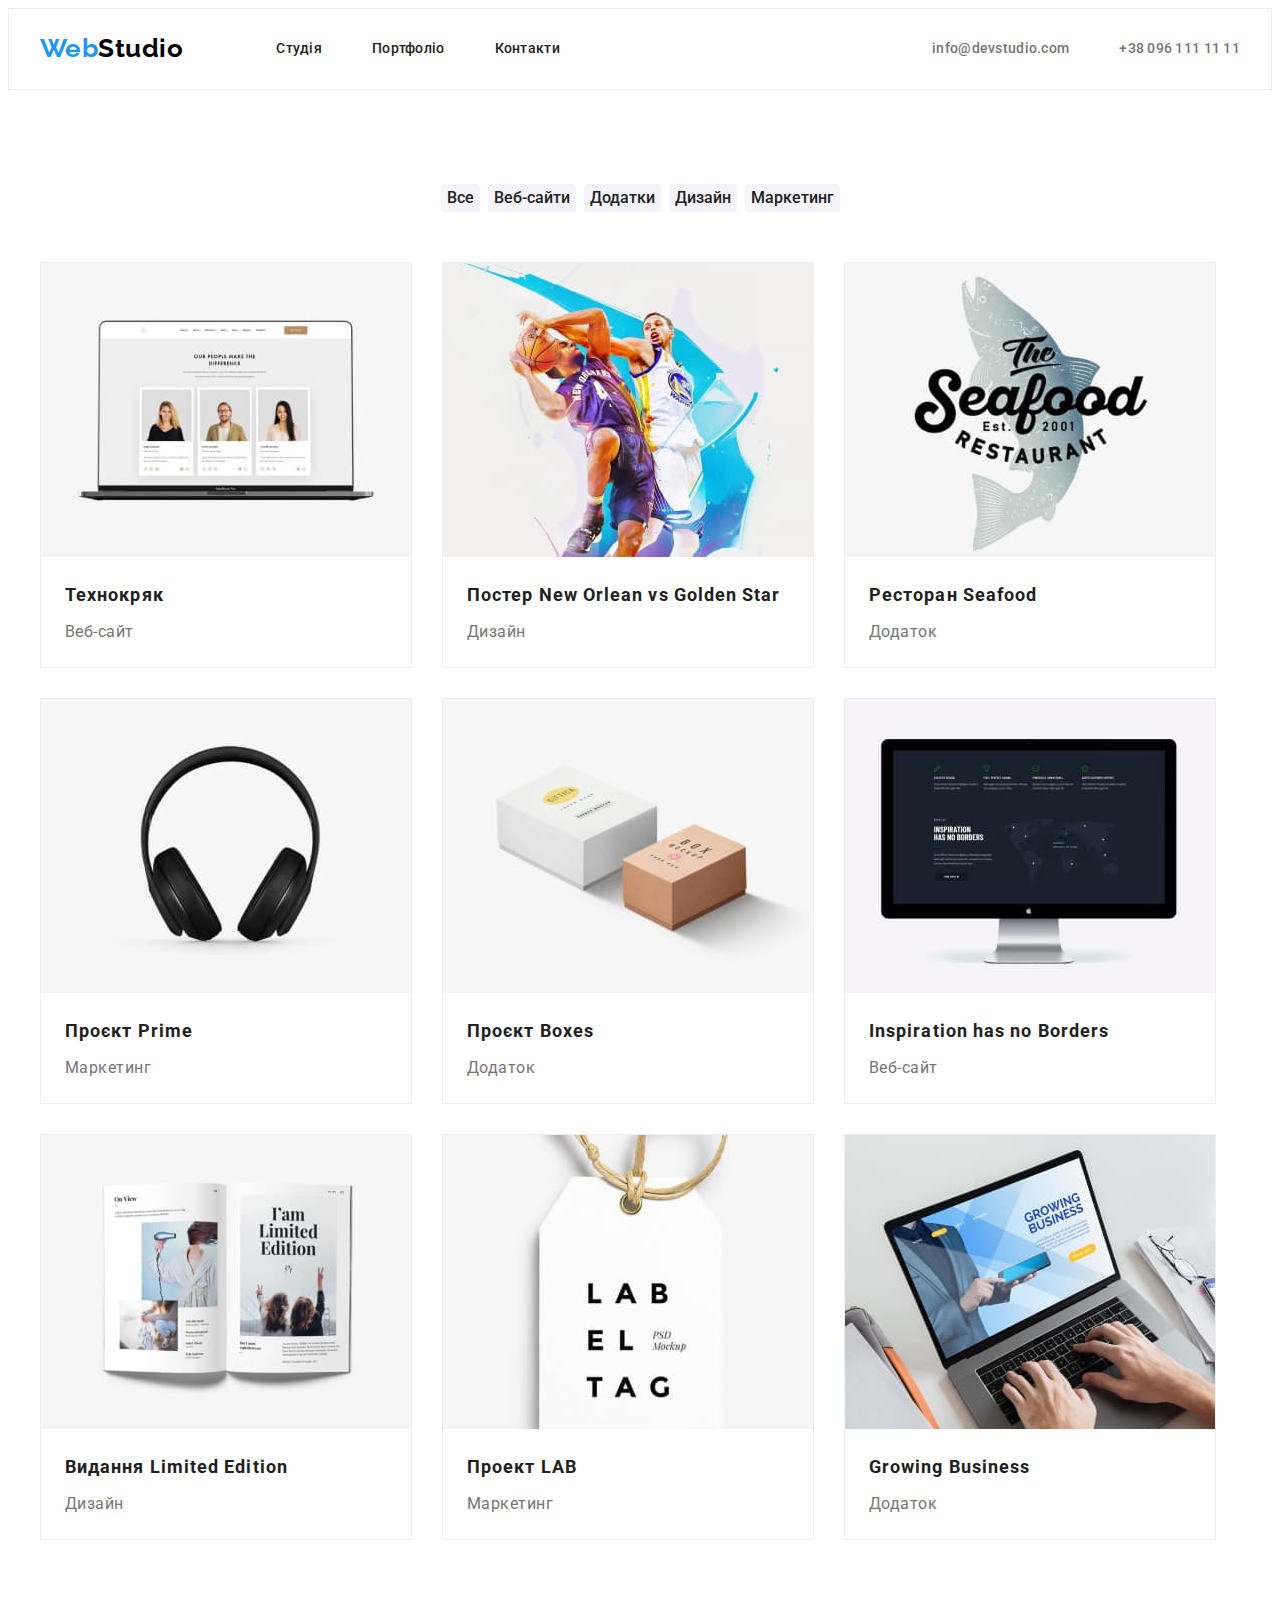
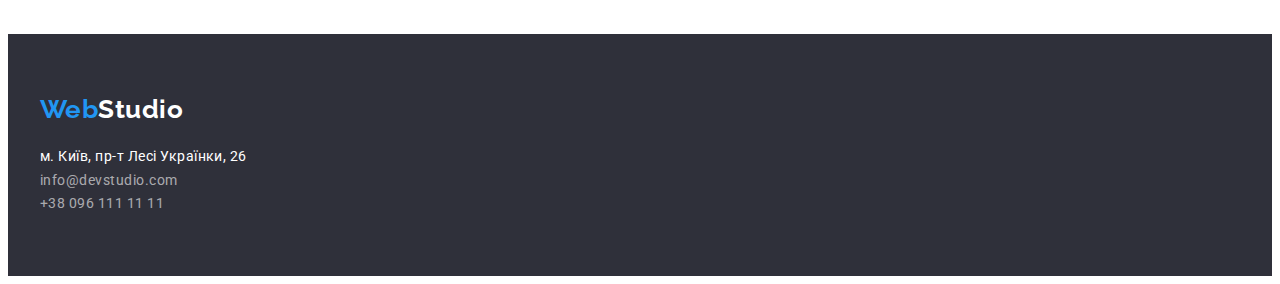
==== commit 2bc23fff: "finish css" ====
--- a/portfolio.html
+++ b/portfolio.html
@@ -19,7 +19,7 @@
 
 <body>
     <!--Заголовок-->
-    <header>
+    <header class="top">
         <div class="header conteiner">
             <nav class="nav-menu">
                 <a href="./index.html" lang="en" class="logo"><span class="logo-akcent">Web</span>Studio</a>
@@ -38,60 +38,78 @@
     <!--Портфоліо-->
     <main>
         <section class="portfolio">
-            <div class="conteiner">
+            <div class="grid conteiner">
             <h1 class="visually-hidden">Галерея робіт</h1>
             <ul class="list">
-                <li><button type="button" class="item">Все</button></li>
-                <li><button type="button" class="item">Веб-сайти</button></li>
-                <li><button type="button" class="item">Додатки</button></li>
-                <li><button type="button" class="item">Дизайн</button></li>
-                <li><button type="button" class="item">Маркетинг</button></li>
+                <li class="item"><button type="button" class="item">Все</button></li>
+                <li class="item"><button type="button" class="item">Веб-сайти</button></li>
+                <li class="item"><button type="button" class="item">Додатки</button></li>
+                <li class="item"><button type="button" class="item">Дизайн</button></li>
+                <li class="item"><button type="button" class="item">Маркетинг</button></li>
             </ul>
             <ul class="card-list">
-                <li><img src="./imges/laptop.jpg" alt="Лептоп" class="photo" width="370" height="294">
-                    <h2 class="title">Технокряк</h2>
-                    <p class="content">Веб-сайт</p>
+                <li class="item"><img src="./imges/laptop.jpg" alt="Лептоп" class="photo" width="370" height="294">
+                    <div class="card-head">
+                        <h2 class="title">Технокряк</h2>
+                        <p class="content">Веб-сайт</p>
+                    </div>
                 </li>
-                <li><img src="./imges/basketbolists.jpg" alt="Баскетболісти" class="photo" width="370" height="294">
-                    <h2 class="title">Постер New Orlean vs Golden Star</h2>
-                    <p class="content">Дизайн</p>
+                <li class="item"><img src="./imges/basketbolists.jpg" alt="Баскетболісти" class="photo" width="370" height="294">
+                    <div class="card-head">
+                        <h2 class="title">Постер New Orlean vs Golden Star</h2>
+                        <p class="content">Дизайн</p>
+                    </div>
                 </li>
-                <li><img src="./imges/brendlogo.jpg" alt="Логотип ресторану Seafood" class="photo" width="370"
+                <li class="item"><img src="./imges/brendlogo.jpg" alt="Логотип ресторану Seafood" class="photo" width="370"
                         height="294">
-                    <h2 class="title">Ресторан Seafood</h2>
-                    <p class="content">Додаток</p>
+                        <div class="card-head">
+                            <h2 class="title">Ресторан Seafood</h2>
+                            <p class="content">Додаток</p>
+                        </div>
                 </li>
-                <li><img src="./imges/headphones.jpg" alt="Навушники" class="photo" width="370" height="294">
-                    <h2 class="title">Проєкт Prime</h2>
-                    <p class="content">Маркетинг</p>
+                <li class="item"><img src="./imges/headphones.jpg" alt="Навушники" class="photo" width="370" height="294">
+                    <div class="card-head">
+                        <h2 class="title">Проєкт Prime</h2>
+                        <p class="content">Маркетинг</p>
+                    </div>
                 </li>
-                <li><img src="./imges/boxes.jpg" alt="Коробки" class="photo" width="370" height="294">
-                    <h2 class="title">Проєкт Boxes</h2>
-                    <p class="content">Додаток</p>
+                <li class="item"><img src="./imges/boxes.jpg" alt="Коробки" class="photo" width="370" height="294">
+                    <div class="card-head">
+                        <h2 class="title">Проєкт Boxes</h2>
+                        <p class="content">Додаток</p>
+                    </div>
                 </li>
-                <li><img src="./imges/monitor.jpg" alt="Монітор" class="photo" width="370" height="294">
-                    <h2 class="title">Inspiration has no Borders</h2>
-                    <p class="content">Веб-сайт</p>
+                <li class="item"><img src="./imges/monitor.jpg" alt="Монітор" class="photo" width="370" height="294">
+                    <div class="card-head">
+                        <h2 class="title">Inspiration has no Borders</h2>
+                        <p class="content">Веб-сайт</p>
+                    </div>
                 </li>
-                <li><img src="./imges/magazine.jpg" alt="Журнал" class="photo" width="370" height="294">
-                    <h2 class="title">Видання Limited Edition</h2>
-                    <p class="content">Дизайн</p>
+                <li class="item"><img src="./imges/magazine.jpg" alt="Журнал" class="photo" width="370" height="294">
+                    <div class="card-head">
+                        <h2 class="title">Видання Limited Edition</h2>
+                        <p class="content">Дизайн</p>
+                    </div>
                 </li>
-                <li><img src="./imges/tag.jpg" alt="Бірка лейблу" class="photo" width="370" height="294">
-                    <h2 class="title">Проект LAB</h2>
-                    <p class="content">Маркетинг</p>
+                <li class="item"><img src="./imges/tag.jpg" alt="Бірка лейблу" class="photo" width="370" height="294">
+                    <div class="card-head">
+                        <h2 class="title">Проект LAB</h2>
+                        <p class="content">Маркетинг</p>
+                    </div>
                 </li>
-                <li><img src="./imges/working.jpg" alt="Робота на ноутбуці" class="photo" width="370" height="294">
-                    <h2 class="title">Growing Business</h2>
-                    <p class="content">Додаток</p>
+                <li class="item"><img src="./imges/working.jpg" alt="Робота на ноутбуці" class="photo" width="370" height="294">
+                    <div class="card-head">
+                        <h2 class="title">Growing Business</h2>
+                        <p class="content">Додаток</p>
+                    </div>
                 </li>
             </ul>
             </div>
         </section>
     </main>
     <!--Підвал-->
-    <footer class="footer">
-        <div class="conteiner">
+<footer class="footer">
+    <div class="bottom conteiner">
         <a href="./index.html" lang="en" class="logo"><span class="logo-akcent">Web</span>Studio</a>
         <address>
             <ul class="address">
@@ -101,8 +119,8 @@
                 <li><a href="tel:+380961111111" class="third">+38 096 111 11 11</a></li>
             </ul>
         </address>
-        </div>
-    </footer>
+    </div>
+</footer>
 </body>
 
 </html>--- a/css/styles.css
+++ b/css/styles.css
@@ -55,6 +55,9 @@
     padding-right: 15px;
 }
 /*Заголовок*/
+.top{
+    border: 1px solid #ECECEC;
+}
 .header{
     display: flex;
     align-items: center;
@@ -138,9 +141,11 @@
 
 /*Герой*/
 .hero {
+    height: 600px;
     background-color: var(--footer-bg);
     text-align: center;
-    
+    padding-top: 200px;
+    padding-bottom: 200px;
 }
 
 .hero .title {
@@ -240,6 +245,7 @@
 }
 
 .team .list {
+    padding-bottom: 30px;
     background-color: var(--background-color);
     box-shadow: 0px 1px 3px rgba(0, 0, 0, 0.12), 0px 1px 1px rgba(0, 0, 0, 0.14), 0px 2px 1px rgba(0, 0, 0, 0.2);
     border-radius: 0px 0px 4px 4px;
@@ -272,7 +278,10 @@
 .footer {
     background-color: var(--footer-bg)
 }
-
+.bottom{
+    padding-top: 60px;
+    padding-bottom: 60px;
+}
 .footer .logo {
     color: var(--background-color);
     margin-bottom: 20px;
@@ -305,10 +314,18 @@
 }
 
 /*Стилі для портфоліо*/
+.grid{
+    padding-top: 94px;
+    padding-bottom: 94px;
+}
 .portfolio .list{
+    display: flex;
     margin-bottom: 50px;
-}
+    justify-content: center;
+}
+
 .portfolio .list .item {
+
     font-family: inherit;
     font-style: inherit;
     font-weight: 500;
@@ -316,17 +333,36 @@
     line-height: 1.62;
     text-align: center;
     color: var(--primery-text-colop);
+
     background-color: var(--secondary-background-color);
     border-radius: 4px;
     border: 0em;
     cursor: pointer;
 }
+.portfolio .list .item:not(:last-child){
+    margin-right: 8px;
+}
 
 .portfolio .list .item:focus,
 .portfolio .list .item:hover {
     background-color: var(--akcent-color);
     color: var(--background-color);
 }
+.card-list{
+    display: flex;
+    flex-wrap: wrap;
+    gap: 30px;
+}
+.card-head{
+    padding-left: 24px;
+    padding-right: 24px;
+    padding-bottom: 20px;
+}
+
+.card-list .item{
+    border: 1px solid #EEEEEE;
+    width: 370px;
+}
 .card-list .photo{
     margin-bottom: 20px;
 }
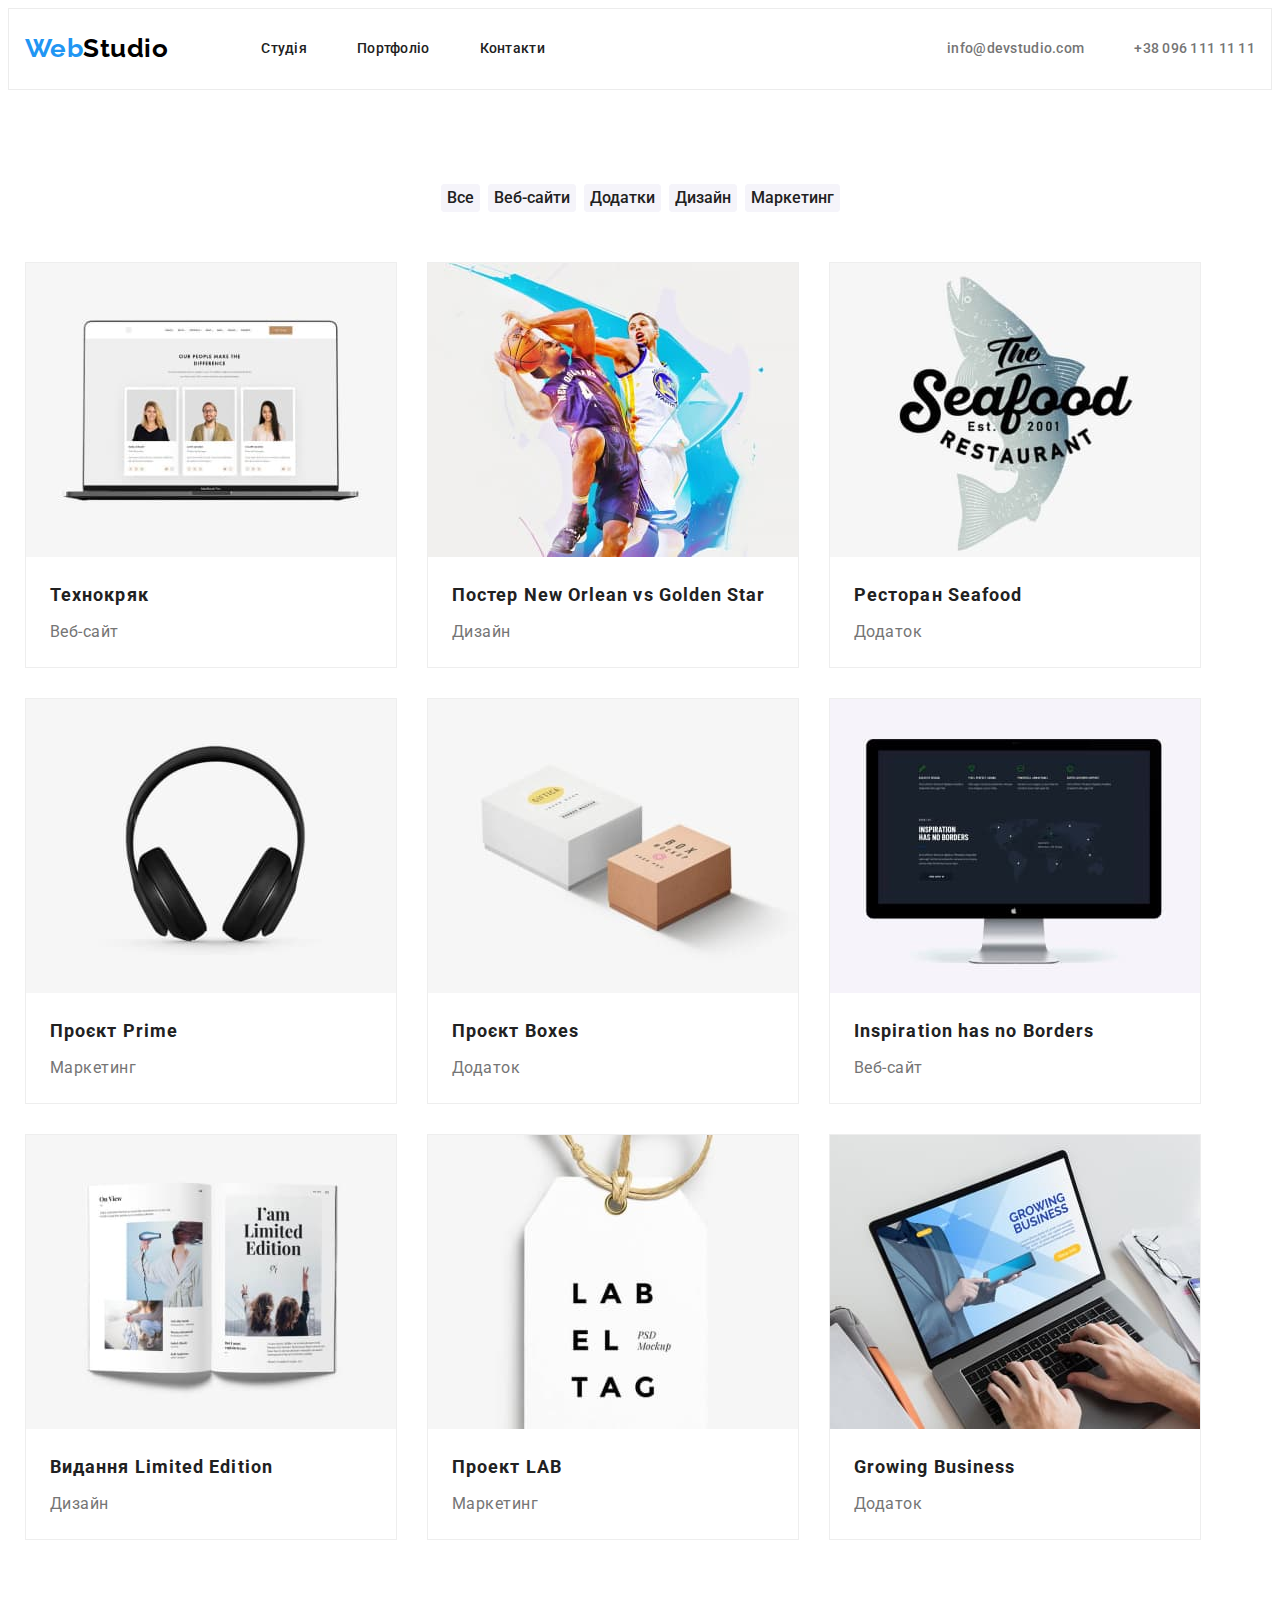
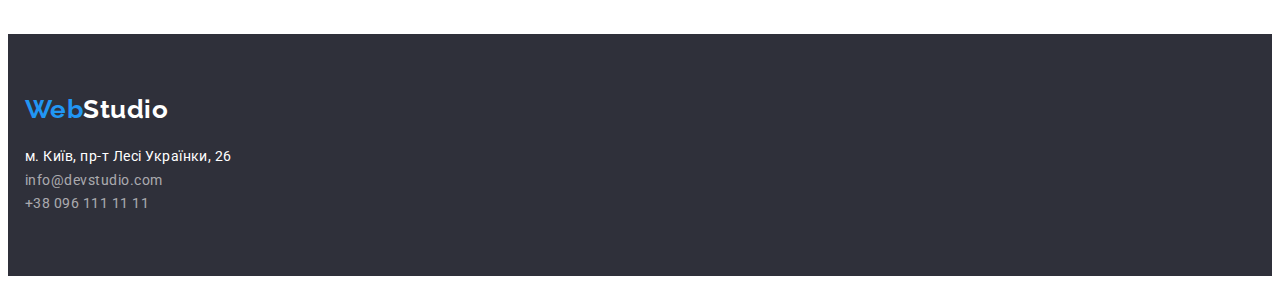
==== commit 3d3a42e8: "last update" ====
--- a/portfolio.html
+++ b/portfolio.html
@@ -30,7 +30,7 @@
                 </ul>
             </nav>
             <ul class="contacts">
-                <li class="item"><a href="mailto:info@devstudio.com" class="link" lang="en"> info@devstudio.com</a></li>
+                <li class="item"><a href="mailto:info@devstudio.com" class="link" lang="en">info@devstudio.com</a></li>
                 <li class="item"><a href="tel:+380961111111" class="link">+38 096 111 11 11</a></li>
             </ul>
         </div>
--- a/css/styles.css
+++ b/css/styles.css
@@ -48,7 +48,7 @@
     text-decoration: none;
 }
 .conteiner{
-    width: 1200px;
+    width: 1230px;
     margin-right: auto;
     margin-left: auto;
     padding-left: 15px;
@@ -361,9 +361,10 @@
 
 .card-list .item{
     border: 1px solid #EEEEEE;
-    width: 370px;
+    width: calc(100%-60px/3);
 }
 .card-list .photo{
+    display: block;
     margin-bottom: 20px;
 }
 
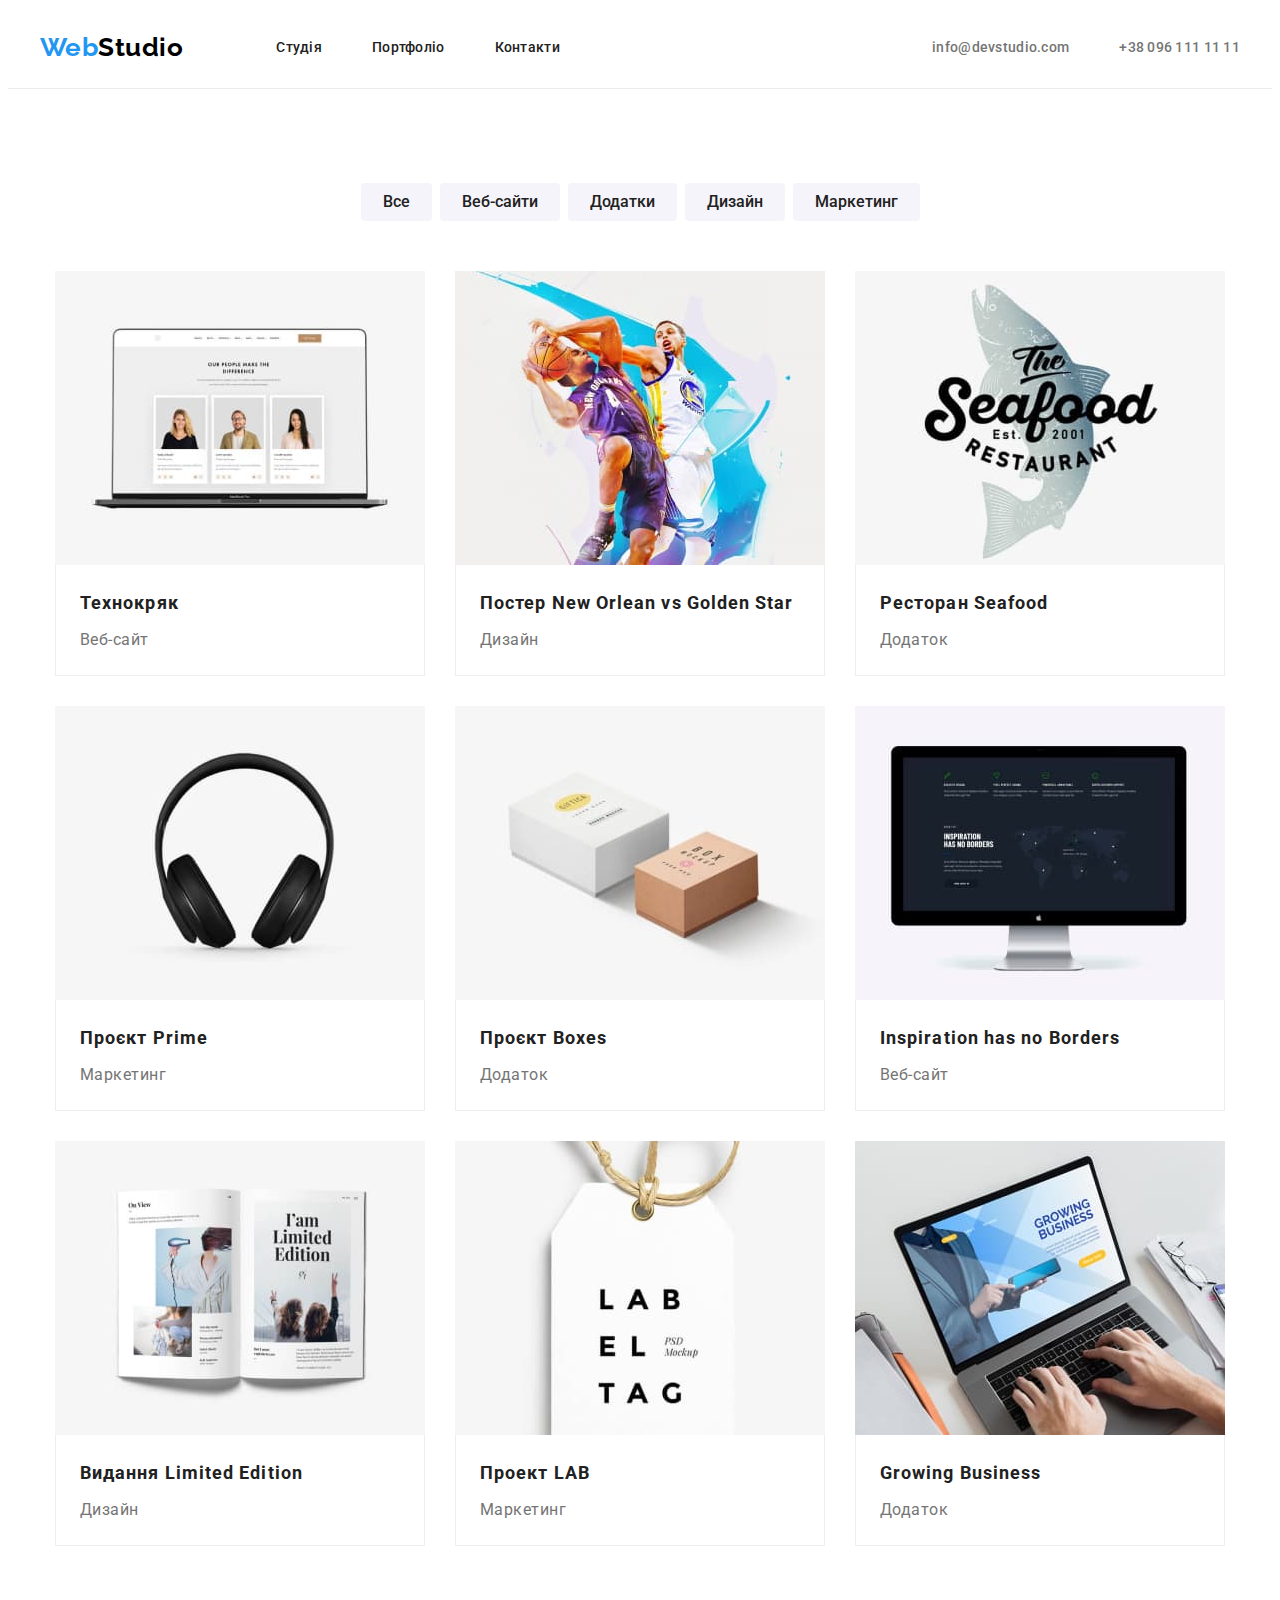
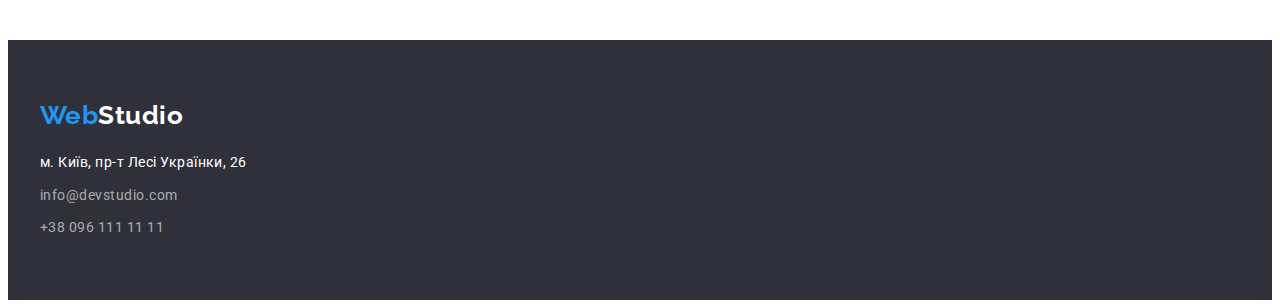
==== commit 878784cf: "update" ====
--- a/portfolio.html
+++ b/portfolio.html
@@ -38,14 +38,14 @@
     <!--Портфоліо-->
     <main>
         <section class="portfolio">
-            <div class="grid conteiner">
+            <div class="conteiner">
             <h1 class="visually-hidden">Галерея робіт</h1>
             <ul class="list">
-                <li class="item"><button type="button" class="item">Все</button></li>
-                <li class="item"><button type="button" class="item">Веб-сайти</button></li>
-                <li class="item"><button type="button" class="item">Додатки</button></li>
-                <li class="item"><button type="button" class="item">Дизайн</button></li>
-                <li class="item"><button type="button" class="item">Маркетинг</button></li>
+                <li class="item"><button type="button" class="button">Все</button></li>
+                <li class="item"><button type="button" class="button">Веб-сайти</button></li>
+                <li class="item"><button type="button" class="button">Додатки</button></li>
+                <li class="item"><button type="button" class="button">Дизайн</button></li>
+                <li class="item"><button type="button" class="button">Маркетинг</button></li>
             </ul>
             <ul class="card-list">
                 <li class="item"><img src="./imges/laptop.jpg" alt="Лептоп" class="photo" width="370" height="294">
@@ -113,10 +113,11 @@
         <a href="./index.html" lang="en" class="logo"><span class="logo-akcent">Web</span>Studio</a>
         <address>
             <ul class="address">
-                <li><a href="https://goo.gl/maps/CPtrU1FHBa2aNyZL9" class="first" target="_blank"
+                <li class="item"><a href="https://goo.gl/maps/CPtrU1FHBa2aNyZL9" class="first" target="_blank"
                         rel="noopener noreferrer nofollow">м. Київ, пр-т Лесі Українки, 26</a></li>
-                <li><a href="mailto:info@devstudio.com" class="second" lang="en">info@devstudio.com</a></li>
-                <li><a href="tel:+380961111111" class="third">+38 096 111 11 11</a></li>
+                <li class="item"><a href="mailto:info@devstudio.com" class="second" lang="en">info@devstudio.com</a>
+                </li>
+                <li class="item"><a href="tel:+380961111111" class="third">+38 096 111 11 11</a></li>
             </ul>
         </address>
     </div>
--- a/css/styles.css
+++ b/css/styles.css
@@ -48,7 +48,7 @@
     text-decoration: none;
 }
 .conteiner{
-    width: 1230px;
+    width: 1200px;
     margin-right: auto;
     margin-left: auto;
     padding-left: 15px;
@@ -56,11 +56,13 @@
 }
 /*Заголовок*/
 .top{
-    border: 1px solid #ECECEC;
+    border-bottom: 1px solid #ECECEC;
 }
 .header{
     display: flex;
     align-items: center;
+    padding-top: 0;
+    padding-bottom: 0;
 }
 .nav-menu{
     display: flex;
@@ -141,20 +143,21 @@
 
 /*Герой*/
 .hero {
-    height: 600px;
     background-color: var(--footer-bg);
     text-align: center;
-    padding-top: 200px;
-    padding-bottom: 200px;
-}
-
+    padding-top: 200px;padding-bottom: 200px;
+}
+.hero-box{
+    width: 696px;
+    margin-left: auto;
+    margin-right: auto;
+}
 .hero .title {
     margin-bottom: 30px;
 
     font-weight: 900;
     font-size: 44px;
     line-height: 1.36;
-    text-align: center;
     letter-spacing: 0.06em;
     text-transform: uppercase;
     color: var(--background-color);
@@ -162,11 +165,12 @@
 
 .hero-button {
     font-family: inherit;
-
     font-weight: 700;
     font-size: 16px;
     line-height: 1.9;
     letter-spacing: 0.06em;
+    width: 216px;
+    height: 50px;
     border: 0em;
     border-radius: 4px;
     color: var(--background-color);
@@ -182,10 +186,12 @@
 }
 
 /*Принципи*/
-.principles{
-    display: flex;
+.princip{
     padding-top: 94px;
     padding-bottom: 94px;
+}
+.principles{
+    display: flex;
 }
 .principles .list:not(:last-child){
     margin-right: 30px;
@@ -227,6 +233,7 @@
 }
 .gallery{
     display: flex;
+    justify-content: center;
 }
 .gallery .item:not(:last-child){
     margin-right: 30px;
@@ -234,18 +241,19 @@
 
 /*Команда*/
 .command{
+
+}
+.team{
+    display: flex;
+    justify-content: center;
+}
+.team-section {
+    background-color: var(--secondary-background-color);
     padding-top: 94px;
     padding-bottom: 94px;
 }
-.team{
-    display: flex;
-}
-.team-section {
-    background-color: var(--secondary-background-color);
-}
 
 .team .list {
-    padding-bottom: 30px;
     background-color: var(--background-color);
     box-shadow: 0px 1px 3px rgba(0, 0, 0, 0.12), 0px 1px 1px rgba(0, 0, 0, 0.14), 0px 2px 1px rgba(0, 0, 0, 0.2);
     border-radius: 0px 0px 4px 4px;
@@ -270,23 +278,27 @@
     text-align: center;
     color: var(--secondary-text-color);
 }
-.team .list .photo{
-    margin-bottom: 30px;
+.team-section .content-box{
+    padding-top: 30px;
+    padding-bottom: 30px;
+    padding-left: 20px;
+    padding-right: 20px;
 }
 
 /*Підвал*/
 .footer {
-    background-color: var(--footer-bg)
-}
-.bottom{
+    background-color: var(--footer-bg);
     padding-top: 60px;
     padding-bottom: 60px;
 }
+
 .footer .logo {
     color: var(--background-color);
     margin-bottom: 20px;
 }
-
+.footer .address .item:not(:last-child){
+    margin-bottom: 9px;
+}
 .footer .address .first {
     font-style: normal;
     font-weight: 400;
@@ -314,7 +326,7 @@
 }
 
 /*Стилі для портфоліо*/
-.grid{
+.portfolio{
     padding-top: 94px;
     padding-bottom: 94px;
 }
@@ -324,16 +336,19 @@
     justify-content: center;
 }
 
-.portfolio .list .item {
+.portfolio .list .button {
 
     font-family: inherit;
-    font-style: inherit;
     font-weight: 500;
     font-size: 16px;
     line-height: 1.62;
     text-align: center;
     color: var(--primery-text-colop);
 
+    padding-left: 22px;
+    padding-right: 22px;
+    padding-top: 6px;
+    padding-bottom: 6px;
     background-color: var(--secondary-background-color);
     border-radius: 4px;
     border: 0em;
@@ -343,8 +358,8 @@
     margin-right: 8px;
 }
 
-.portfolio .list .item:focus,
-.portfolio .list .item:hover {
+.portfolio .list .button:focus,
+.portfolio .list .button:hover {
     background-color: var(--akcent-color);
     color: var(--background-color);
 }
@@ -352,21 +367,17 @@
     display: flex;
     flex-wrap: wrap;
     gap: 30px;
+    justify-content: center;
 }
 .card-head{
     padding-left: 24px;
     padding-right: 24px;
     padding-bottom: 20px;
-}
-
-.card-list .item{
-    border: 1px solid #EEEEEE;
-    width: calc(100%-60px/3);
-}
-.card-list .photo{
-    display: block;
-    margin-bottom: 20px;
-}
+    padding-top: 20px;
+    border-bottom: 1px solid #EEEEEE;
+    border-left: 1px solid #EEEEEE;
+    border-right: 1px solid #EEEEEE;
+    }
 
 .portfolio .card-list .title {
     margin-bottom: 4px;
